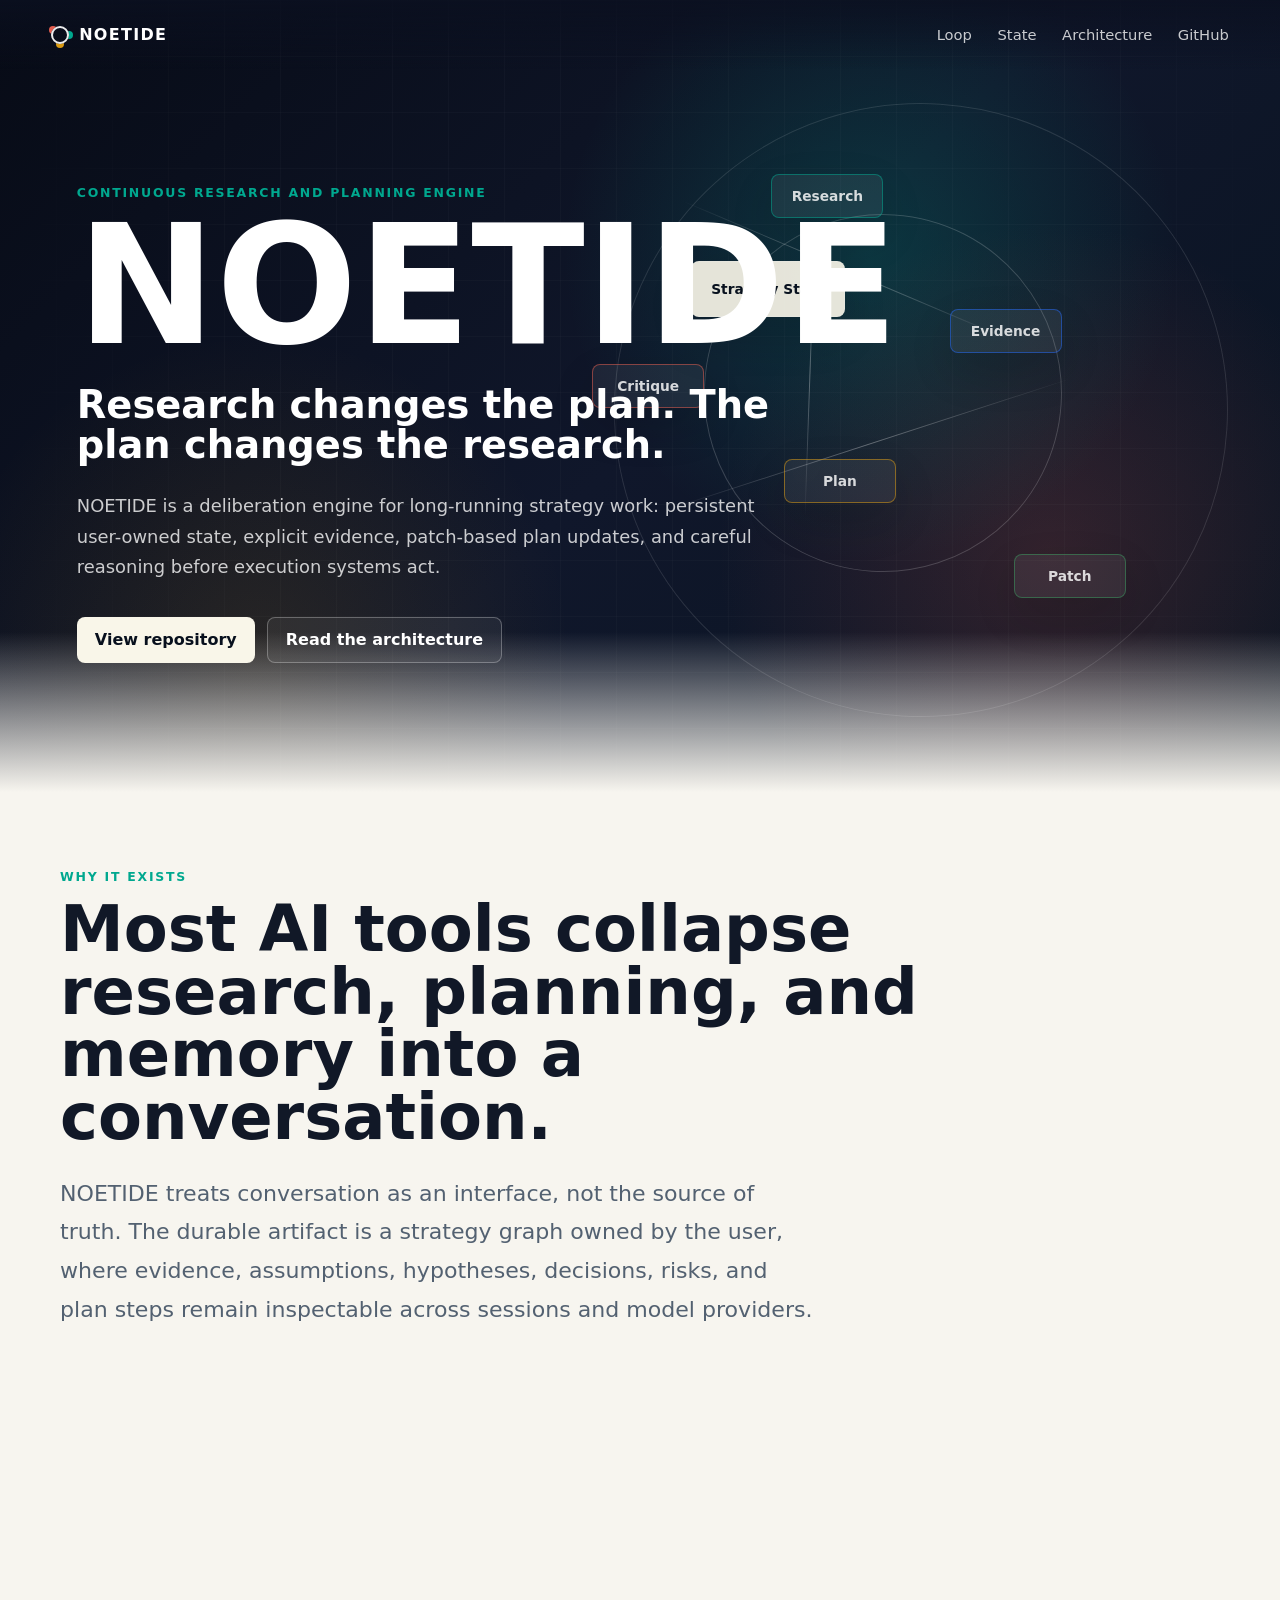
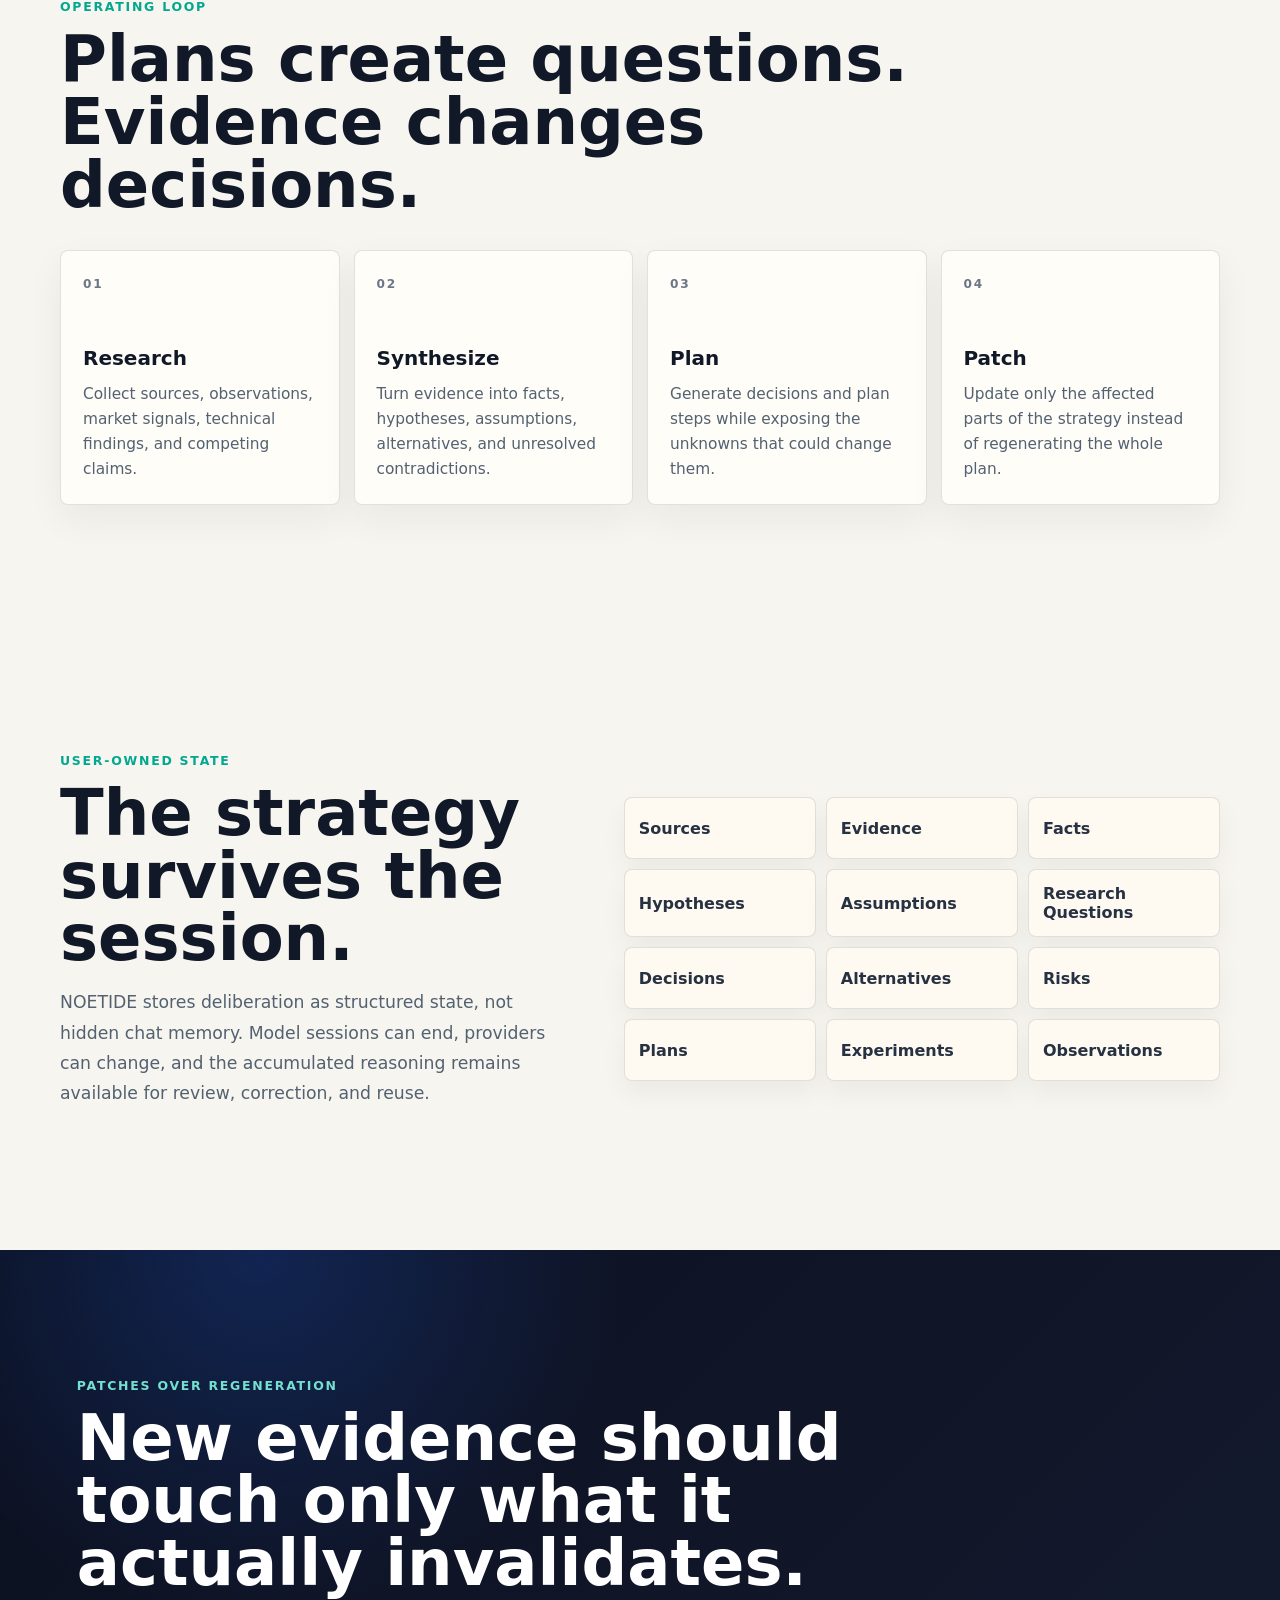
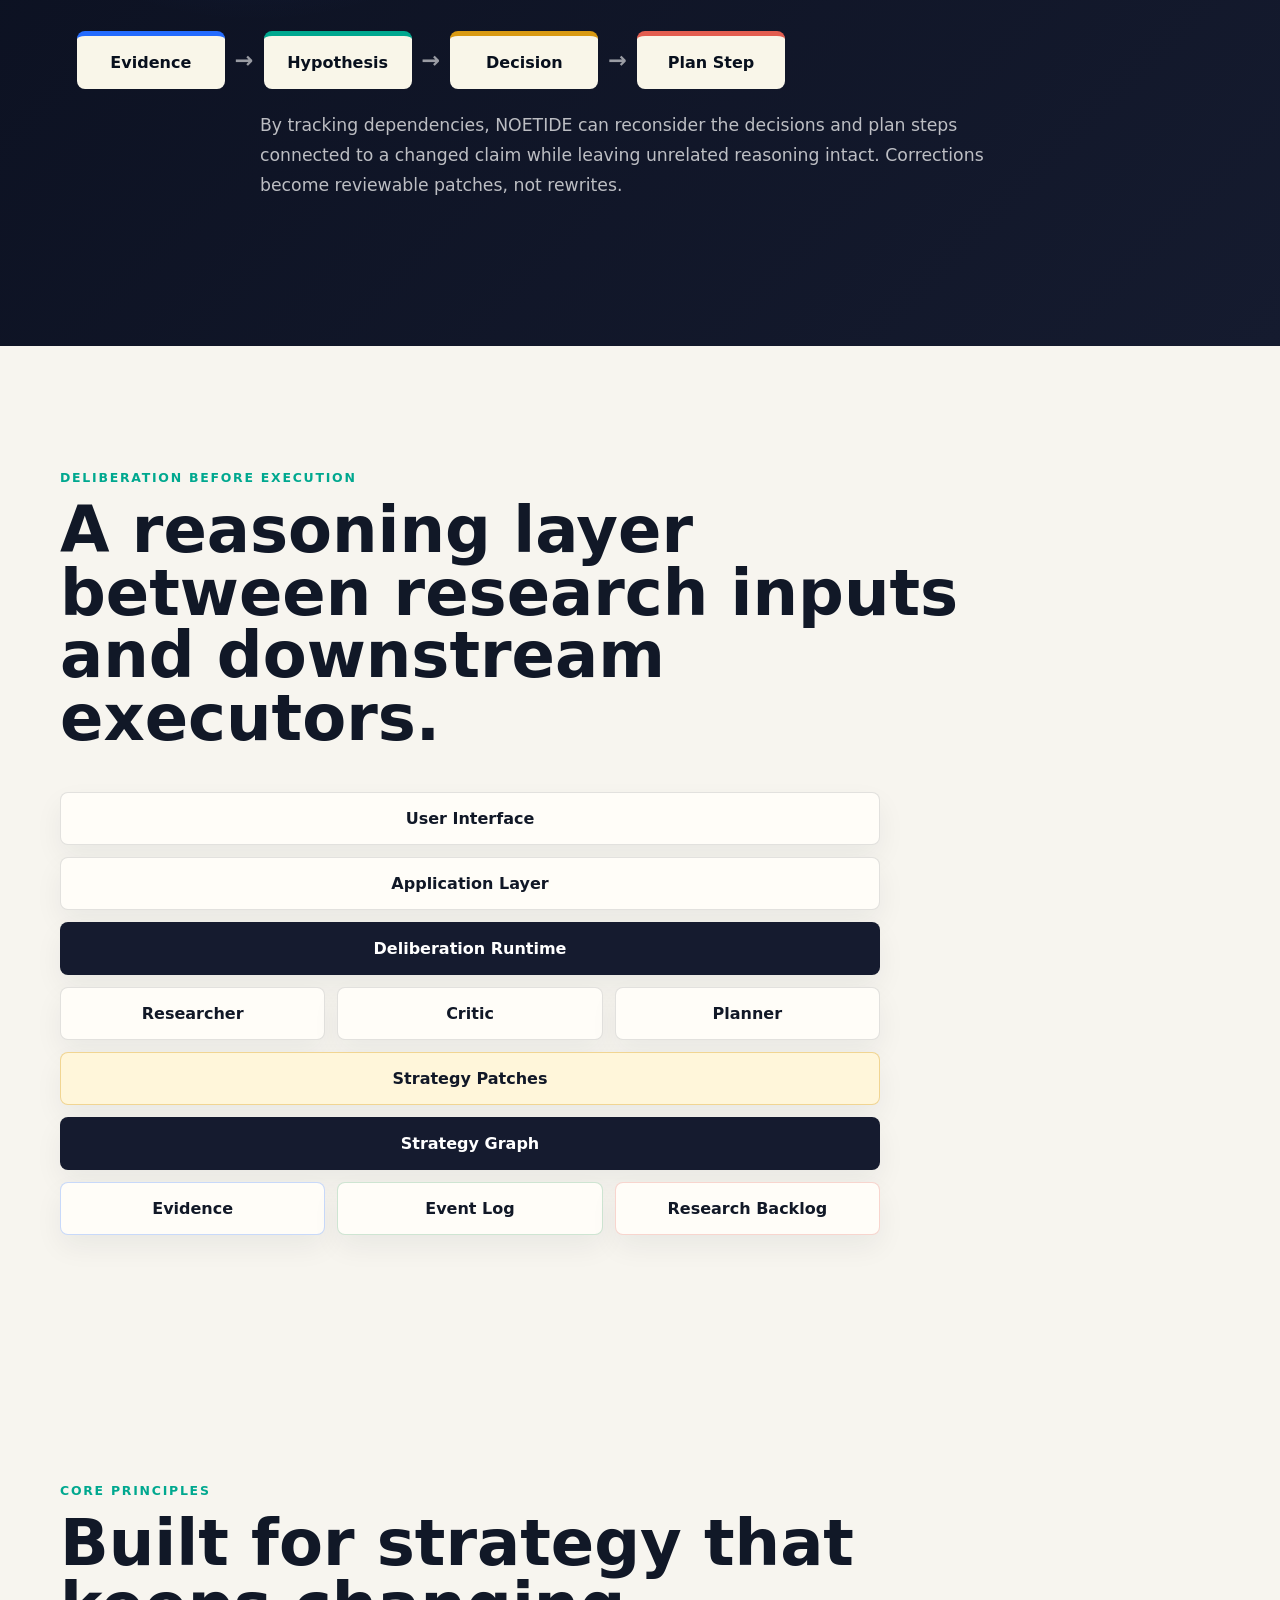
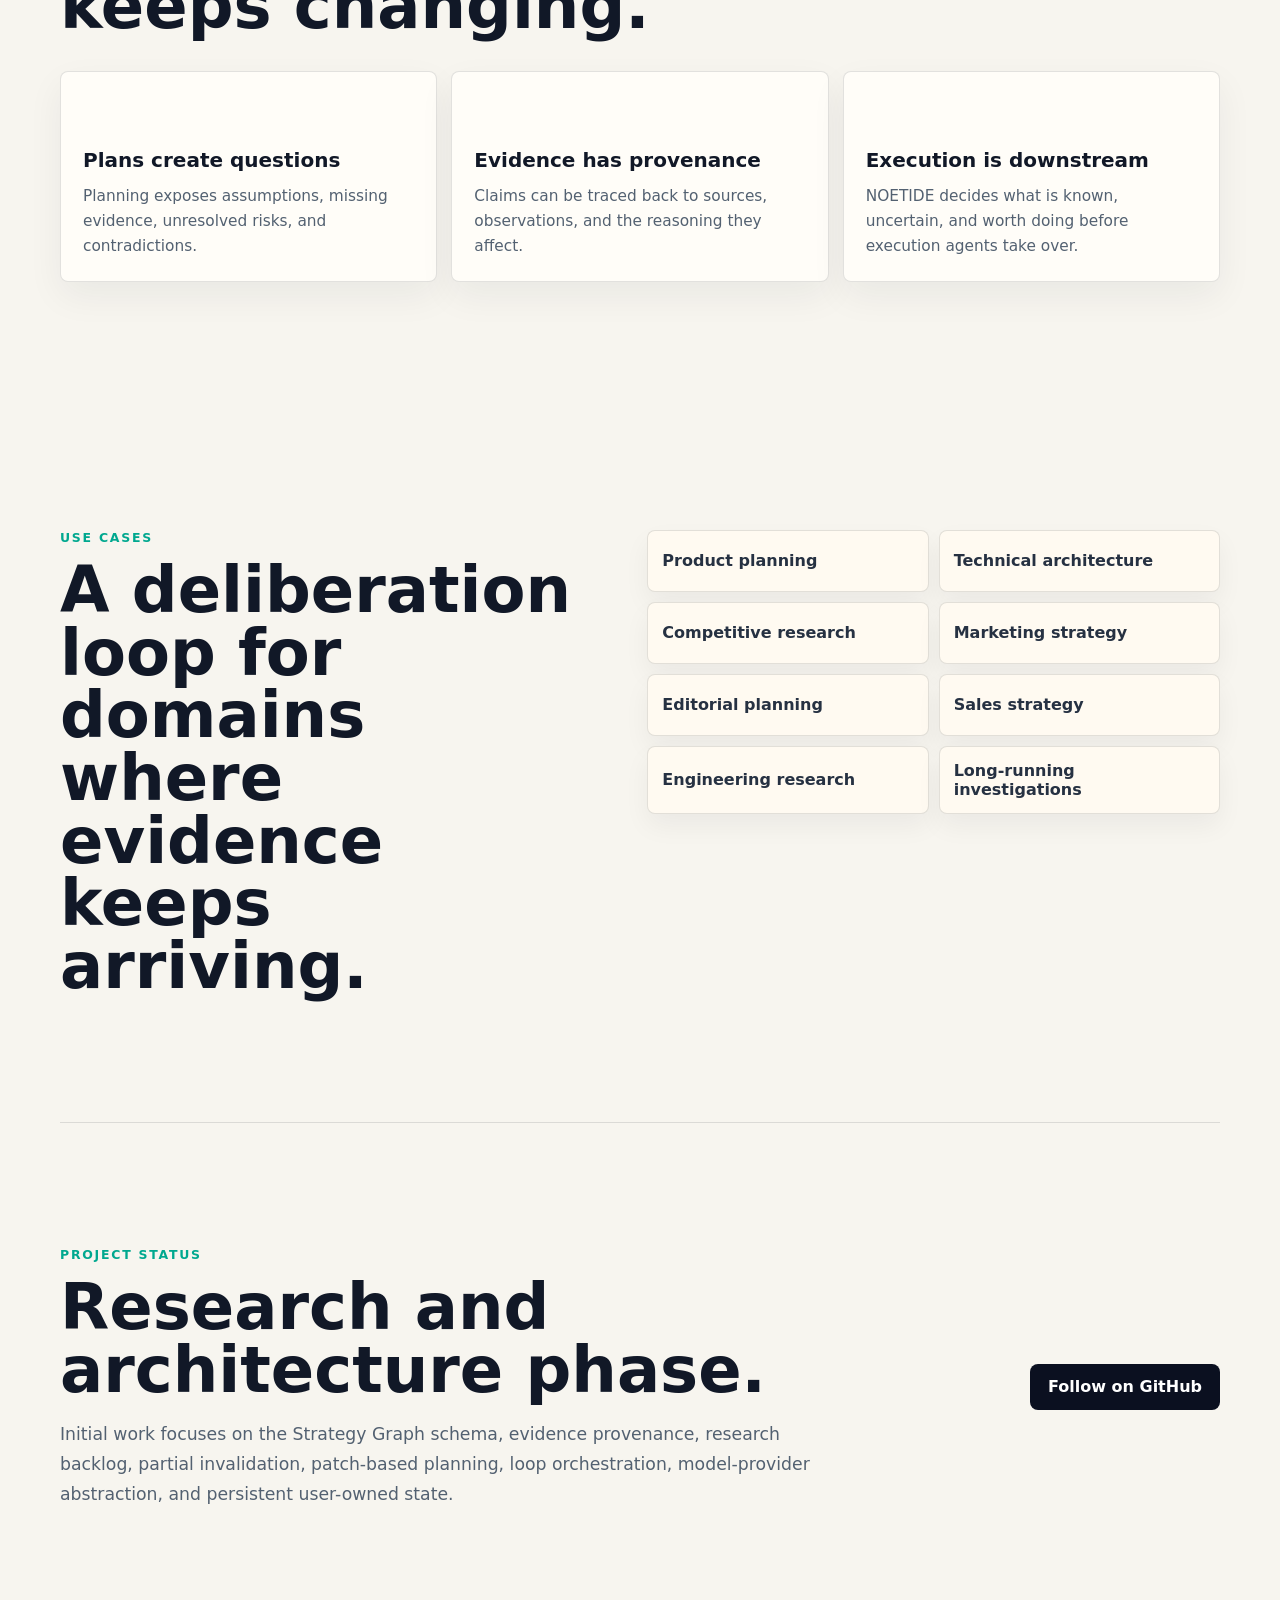
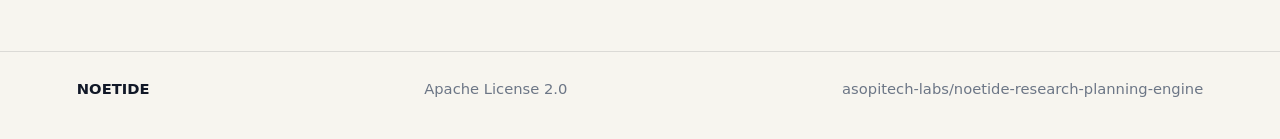
==== index.html @ 194f0434 "Publish landing page to gh-pages" ====
<!doctype html>
<html lang="en">
  <head>
    <meta charset="utf-8" />
    <meta name="viewport" content="width=device-width, initial-scale=1" />
    <title>NOETIDE | Continuous Research and Planning Engine</title>
    <meta
      name="description"
      content="NOETIDE is a continuous research and planning engine where research changes the plan and the plan changes the research."
    />
    <meta property="og:title" content="NOETIDE" />
    <meta
      property="og:description"
      content="User-owned strategy state, patch-based planning, and deliberation before execution."
    />
    <meta property="og:type" content="website" />
    <meta name="theme-color" content="#0b1020" />
    <link rel="stylesheet" href="./styles.css" />
  </head>
  <body>
    <header class="site-header" aria-label="Primary navigation">
      <a class="brand" href="#top" aria-label="NOETIDE home">
        <span class="brand-mark" aria-hidden="true"></span>
        <span>NOETIDE</span>
      </a>
      <nav class="nav-links" aria-label="Page sections">
        <a href="#loop">Loop</a>
        <a href="#state">State</a>
        <a href="#architecture">Architecture</a>
        <a href="https://github.com/asopitech-labs/noetide-research-planning-engine">GitHub</a>
      </nav>
    </header>

    <main id="top">
      <section class="hero" aria-labelledby="hero-title">
        <div class="hero-graph" aria-hidden="true">
          <div class="orbit orbit-one"></div>
          <div class="orbit orbit-two"></div>
          <div class="graph-line line-a"></div>
          <div class="graph-line line-b"></div>
          <div class="graph-line line-c"></div>
          <div class="graph-node node-research">Research</div>
          <div class="graph-node node-evidence">Evidence</div>
          <div class="graph-node node-plan">Plan</div>
          <div class="graph-node node-critique">Critique</div>
          <div class="graph-node node-patch">Patch</div>
          <div class="graph-node node-state">Strategy State</div>
        </div>

        <div class="hero-content">
          <p class="eyebrow">Continuous Research and Planning Engine</p>
          <h1 id="hero-title">NOETIDE</h1>
          <p class="hero-statement">Research changes the plan. The plan changes the research.</p>
          <p class="hero-copy">
            NOETIDE is a deliberation engine for long-running strategy work: persistent user-owned state,
            explicit evidence, patch-based plan updates, and careful reasoning before execution systems act.
          </p>
          <div class="hero-actions" aria-label="Primary actions">
            <a class="button primary" href="https://github.com/asopitech-labs/noetide-research-planning-engine">View repository</a>
            <a class="button secondary" href="#architecture">Read the architecture</a>
          </div>
        </div>
      </section>

      <section class="section intro" aria-labelledby="intro-title">
        <div class="section-kicker">Why it exists</div>
        <h2 id="intro-title">Most AI tools collapse research, planning, and memory into a conversation.</h2>
        <p>
          NOETIDE treats conversation as an interface, not the source of truth. The durable artifact is a
          strategy graph owned by the user, where evidence, assumptions, hypotheses, decisions, risks, and
          plan steps remain inspectable across sessions and model providers.
        </p>
      </section>

      <section id="loop" class="section loop-section" aria-labelledby="loop-title">
        <div class="section-kicker">Operating loop</div>
        <h2 id="loop-title">Plans create questions. Evidence changes decisions.</h2>
        <div class="loop-grid">
          <article class="loop-step">
            <span class="step-number">01</span>
            <h3>Research</h3>
            <p>Collect sources, observations, market signals, technical findings, and competing claims.</p>
          </article>
          <article class="loop-step">
            <span class="step-number">02</span>
            <h3>Synthesize</h3>
            <p>Turn evidence into facts, hypotheses, assumptions, alternatives, and unresolved contradictions.</p>
          </article>
          <article class="loop-step">
            <span class="step-number">03</span>
            <h3>Plan</h3>
            <p>Generate decisions and plan steps while exposing the unknowns that could change them.</p>
          </article>
          <article class="loop-step">
            <span class="step-number">04</span>
            <h3>Patch</h3>
            <p>Update only the affected parts of the strategy instead of regenerating the whole plan.</p>
          </article>
        </div>
      </section>

      <section id="state" class="section split-section" aria-labelledby="state-title">
        <div>
          <div class="section-kicker">User-owned state</div>
          <h2 id="state-title">The strategy survives the session.</h2>
          <p>
            NOETIDE stores deliberation as structured state, not hidden chat memory. Model sessions can end,
            providers can change, and the accumulated reasoning remains available for review, correction, and reuse.
          </p>
        </div>
        <div class="state-board" aria-label="Strategy state object types">
          <span>Sources</span>
          <span>Evidence</span>
          <span>Facts</span>
          <span>Hypotheses</span>
          <span>Assumptions</span>
          <span>Research Questions</span>
          <span>Decisions</span>
          <span>Alternatives</span>
          <span>Risks</span>
          <span>Plans</span>
          <span>Experiments</span>
          <span>Observations</span>
        </div>
      </section>

      <section class="section patch-section" aria-labelledby="patch-title">
        <div class="section-kicker">Patches over regeneration</div>
        <h2 id="patch-title">New evidence should touch only what it actually invalidates.</h2>
        <div class="patch-flow" aria-label="Evidence to patch dependency flow">
          <div class="patch-item evidence">Evidence</div>
          <div class="patch-arrow" aria-hidden="true">&rarr;</div>
          <div class="patch-item hypothesis">Hypothesis</div>
          <div class="patch-arrow" aria-hidden="true">&rarr;</div>
          <div class="patch-item decision">Decision</div>
          <div class="patch-arrow" aria-hidden="true">&rarr;</div>
          <div class="patch-item plan">Plan Step</div>
        </div>
        <p>
          By tracking dependencies, NOETIDE can reconsider the decisions and plan steps connected to a changed
          claim while leaving unrelated reasoning intact. Corrections become reviewable patches, not rewrites.
        </p>
      </section>

      <section id="architecture" class="section architecture-section" aria-labelledby="architecture-title">
        <div class="section-kicker">Deliberation before execution</div>
        <h2 id="architecture-title">A reasoning layer between research inputs and downstream executors.</h2>
        <div class="architecture-map" aria-label="NOETIDE architecture map">
          <div class="arch-layer ui">User Interface</div>
          <div class="arch-layer app">Application Layer</div>
          <div class="arch-layer runtime">Deliberation Runtime</div>
          <div class="arch-roles">
            <span>Researcher</span>
            <span>Critic</span>
            <span>Planner</span>
          </div>
          <div class="arch-layer patches">Strategy Patches</div>
          <div class="arch-layer graph">Strategy Graph</div>
          <div class="arch-roles bottom">
            <span>Evidence</span>
            <span>Event Log</span>
            <span>Research Backlog</span>
          </div>
        </div>
      </section>

      <section class="section principles-section" aria-labelledby="principles-title">
        <div class="section-kicker">Core principles</div>
        <h2 id="principles-title">Built for strategy that keeps changing.</h2>
        <div class="principles-grid">
          <article>
            <h3>Plans create questions</h3>
            <p>Planning exposes assumptions, missing evidence, unresolved risks, and contradictions.</p>
          </article>
          <article>
            <h3>Evidence has provenance</h3>
            <p>Claims can be traced back to sources, observations, and the reasoning they affect.</p>
          </article>
          <article>
            <h3>Execution is downstream</h3>
            <p>NOETIDE decides what is known, uncertain, and worth doing before execution agents take over.</p>
          </article>
        </div>
      </section>

      <section class="section use-cases" aria-labelledby="use-cases-title">
        <div>
          <div class="section-kicker">Use cases</div>
          <h2 id="use-cases-title">A deliberation loop for domains where evidence keeps arriving.</h2>
        </div>
        <ul class="case-list" aria-label="Potential NOETIDE use cases">
          <li>Product planning</li>
          <li>Technical architecture</li>
          <li>Competitive research</li>
          <li>Marketing strategy</li>
          <li>Editorial planning</li>
          <li>Sales strategy</li>
          <li>Engineering research</li>
          <li>Long-running investigations</li>
        </ul>
      </section>

      <section class="section status-section" aria-labelledby="status-title">
        <div class="status-copy">
          <div class="section-kicker">Project status</div>
          <h2 id="status-title">Research and architecture phase.</h2>
          <p>
            Initial work focuses on the Strategy Graph schema, evidence provenance, research backlog,
            partial invalidation, patch-based planning, loop orchestration, model-provider abstraction,
            and persistent user-owned state.
          </p>
        </div>
        <a class="button primary" href="https://github.com/asopitech-labs/noetide-research-planning-engine">Follow on GitHub</a>
      </section>
    </main>

    <footer class="site-footer">
      <span>NOETIDE</span>
      <span>Apache License 2.0</span>
      <a href="https://github.com/asopitech-labs/noetide-research-planning-engine">asopitech-labs/noetide-research-planning-engine</a>
    </footer>
  </body>
</html>
---- styles.css ----
:root {
  color-scheme: light;
  --ink: #111827;
  --muted: #536171;
  --quiet: #6c7686;
  --paper: #f7f5ef;
  --paper-strong: #fffdf8;
  --line: rgba(17, 24, 39, 0.12);
  --blue: #246bfe;
  --teal: #00a88f;
  --coral: #e35d4f;
  --amber: #d99a12;
  --green: #3c9a5f;
  --night: #0b1020;
  --night-soft: #151b2f;
  --radius: 8px;
  --shadow: 0 24px 70px rgba(20, 27, 43, 0.16);
  font-family:
    Inter, ui-sans-serif, system-ui, -apple-system, BlinkMacSystemFont, "Segoe UI", sans-serif;
}

* {
  box-sizing: border-box;
}

html {
  scroll-behavior: smooth;
}

body {
  margin: 0;
  color: var(--ink);
  background: var(--paper);
  letter-spacing: 0;
}

body::selection {
  color: #fff;
  background: var(--blue);
}

a {
  color: inherit;
  text-decoration: none;
}

.site-header {
  position: fixed;
  z-index: 20;
  top: 0;
  left: 0;
  right: 0;
  display: flex;
  align-items: center;
  justify-content: space-between;
  gap: 24px;
  padding: 18px clamp(18px, 4vw, 56px);
  color: #fff;
  background: linear-gradient(180deg, rgba(11, 16, 32, 0.82), rgba(11, 16, 32, 0));
}

.brand,
.nav-links {
  display: flex;
  align-items: center;
}

.brand {
  gap: 10px;
  font-weight: 760;
  letter-spacing: 0.08em;
}

.brand-mark {
  width: 18px;
  height: 18px;
  border: 2px solid rgba(255, 255, 255, 0.92);
  border-radius: 50%;
  box-shadow:
    9px 0 0 -5px var(--teal),
    0 9px 0 -5px var(--amber),
    -7px -5px 0 -5px var(--coral);
}

.nav-links {
  gap: clamp(12px, 2vw, 28px);
  font-size: 0.92rem;
  color: rgba(255, 255, 255, 0.78);
}

.nav-links a {
  padding: 8px 0;
}

.nav-links a:hover {
  color: #fff;
}

.hero {
  position: relative;
  min-height: 88svh;
  display: grid;
  align-items: center;
  overflow: hidden;
  padding: 128px clamp(22px, 6vw, 92px) 72px;
  color: #fff;
  background:
    radial-gradient(circle at 68% 32%, rgba(0, 168, 143, 0.22), transparent 30%),
    radial-gradient(circle at 82% 70%, rgba(227, 93, 79, 0.18), transparent 28%),
    radial-gradient(circle at 20% 82%, rgba(217, 154, 18, 0.12), transparent 26%),
    linear-gradient(135deg, #070b16 0%, #10172b 52%, #091421 100%);
}

.hero::before {
  content: "";
  position: absolute;
  inset: 0;
  opacity: 0.18;
  background-image:
    linear-gradient(rgba(255, 255, 255, 0.12) 1px, transparent 1px),
    linear-gradient(90deg, rgba(255, 255, 255, 0.12) 1px, transparent 1px);
  background-size: 56px 56px;
  mask-image: linear-gradient(90deg, transparent, #000 18%, #000 88%, transparent);
}

.hero::after {
  content: "";
  position: absolute;
  left: 0;
  right: 0;
  bottom: 0;
  height: 160px;
  background: linear-gradient(180deg, rgba(247, 245, 239, 0), var(--paper));
}

.hero-content {
  position: relative;
  z-index: 2;
  width: min(780px, 100%);
}

.eyebrow,
.section-kicker {
  margin: 0 0 14px;
  color: var(--teal);
  font-size: 0.78rem;
  font-weight: 800;
  letter-spacing: 0.14em;
  text-transform: uppercase;
}

.hero h1 {
  margin: 0;
  font-size: clamp(4.7rem, 13vw, 11rem);
  line-height: 0.86;
  letter-spacing: 0;
}

.hero-statement {
  max-width: 700px;
  margin: 28px 0 0;
  font-size: clamp(1.55rem, 3vw, 3.15rem);
  line-height: 1.04;
  font-weight: 760;
  letter-spacing: 0;
}

.hero-copy {
  max-width: 690px;
  margin: 26px 0 0;
  color: rgba(255, 255, 255, 0.78);
  font-size: clamp(1.02rem, 1.4vw, 1.28rem);
  line-height: 1.7;
}

.hero-actions {
  display: flex;
  flex-wrap: wrap;
  gap: 12px;
  margin-top: 34px;
}

.button {
  display: inline-flex;
  min-height: 46px;
  align-items: center;
  justify-content: center;
  border-radius: var(--radius);
  padding: 12px 18px;
  font-weight: 760;
  line-height: 1.1;
  transition:
    transform 180ms ease,
    border-color 180ms ease,
    background 180ms ease;
}

.button:hover {
  transform: translateY(-2px);
}

.button.primary {
  color: #08101d;
  background: #f9f6e9;
}

.button.secondary {
  color: #fff;
  border: 1px solid rgba(255, 255, 255, 0.28);
  background: rgba(255, 255, 255, 0.06);
}

.hero-graph {
  position: absolute;
  inset: 0;
  z-index: 1;
  opacity: 0.92;
}

.orbit {
  position: absolute;
  border: 1px solid rgba(255, 255, 255, 0.13);
  border-radius: 50%;
  transform: rotate(-18deg);
}

.orbit-one {
  top: 13%;
  right: 4%;
  width: min(48vw, 640px);
  height: min(48vw, 640px);
}

.orbit-two {
  top: 27%;
  right: 17%;
  width: min(28vw, 380px);
  height: min(28vw, 380px);
  border-color: rgba(255, 255, 255, 0.2);
}

.graph-node {
  position: absolute;
  display: grid;
  min-width: 112px;
  min-height: 44px;
  place-items: center;
  border: 1px solid rgba(255, 255, 255, 0.2);
  border-radius: var(--radius);
  padding: 10px 14px;
  color: rgba(255, 255, 255, 0.9);
  background: rgba(255, 255, 255, 0.07);
  box-shadow: 0 18px 50px rgba(0, 0, 0, 0.18);
  backdrop-filter: blur(14px);
  font-size: 0.86rem;
  font-weight: 740;
  text-align: center;
}

.node-research {
  top: 22%;
  right: 31%;
  border-color: rgba(0, 168, 143, 0.56);
}

.node-evidence {
  top: 39%;
  right: 17%;
  border-color: rgba(36, 107, 254, 0.55);
}

.node-plan {
  top: 58%;
  right: 30%;
  border-color: rgba(217, 154, 18, 0.58);
}

.node-critique {
  top: 46%;
  right: 45%;
  border-color: rgba(227, 93, 79, 0.58);
}

.node-patch {
  top: 70%;
  right: 12%;
  border-color: rgba(60, 154, 95, 0.58);
}

.node-state {
  top: 33%;
  right: 34%;
  min-width: 154px;
  min-height: 56px;
  color: #08101d;
  background: #f9f6e9;
}

.graph-line {
  position: absolute;
  height: 1px;
  background: linear-gradient(90deg, transparent, rgba(255, 255, 255, 0.36), transparent);
  transform-origin: center;
}

.line-a {
  top: 34%;
  right: 20%;
  width: 360px;
  transform: rotate(23deg);
}

.line-b {
  top: 56%;
  right: 15%;
  width: 440px;
  transform: rotate(-18deg);
}

.line-c {
  top: 47%;
  right: 25%;
  width: 300px;
  transform: rotate(92deg);
}

.section {
  width: min(1160px, calc(100% - 44px));
  margin: 0 auto;
  padding: clamp(72px, 10vw, 124px) 0;
}

.section h2 {
  max-width: 900px;
  margin: 0;
  font-size: clamp(2rem, 5vw, 4.8rem);
  line-height: 0.98;
  letter-spacing: 0;
}

.section p {
  max-width: 760px;
  color: var(--muted);
  font-size: 1.08rem;
  line-height: 1.75;
}

.intro {
  padding-top: clamp(42px, 6vw, 84px);
}

.intro p {
  margin-top: 26px;
  font-size: clamp(1.1rem, 2vw, 1.38rem);
}

.loop-grid,
.principles-grid {
  display: grid;
  grid-template-columns: repeat(4, minmax(0, 1fr));
  gap: 14px;
  margin-top: 34px;
}

.loop-step,
.principles-grid article {
  min-height: 228px;
  border: 1px solid var(--line);
  border-radius: var(--radius);
  padding: 22px;
  background: var(--paper-strong);
  box-shadow: 0 14px 36px rgba(20, 27, 43, 0.06);
}

.step-number {
  color: var(--quiet);
  font-size: 0.76rem;
  font-weight: 820;
  letter-spacing: 0.14em;
}

.loop-step h3,
.principles-grid h3 {
  margin: 54px 0 12px;
  font-size: 1.25rem;
}

.loop-step p,
.principles-grid p {
  margin: 0;
  font-size: 0.96rem;
  line-height: 1.62;
}

.split-section {
  display: grid;
  grid-template-columns: minmax(0, 0.9fr) minmax(360px, 1.1fr);
  gap: clamp(28px, 6vw, 76px);
  align-items: center;
}

.state-board {
  display: grid;
  grid-template-columns: repeat(3, minmax(0, 1fr));
  gap: 10px;
}

.state-board span,
.case-list li {
  display: grid;
  min-height: 62px;
  align-items: center;
  border: 1px solid var(--line);
  border-radius: var(--radius);
  padding: 14px;
  background: #fffaf1;
  color: #263142;
  font-weight: 720;
  box-shadow: 0 12px 26px rgba(20, 27, 43, 0.05);
}

.patch-section {
  width: 100%;
  max-width: none;
  padding: clamp(78px, 10vw, 128px) clamp(22px, 6vw, 92px);
  color: #fff;
  background:
    radial-gradient(circle at 20% 0%, rgba(36, 107, 254, 0.22), transparent 30%),
    linear-gradient(135deg, #0b1020, #151b2f);
}

.patch-section > * {
  width: min(1160px, 100%);
  margin-left: auto;
  margin-right: auto;
}

.patch-section .section-kicker {
  color: #74e0cf;
}

.patch-section h2 {
  color: #fff;
}

.patch-section p {
  color: rgba(255, 255, 255, 0.72);
}

.patch-flow {
  display: grid;
  grid-template-columns: repeat(7, auto);
  gap: 10px;
  align-items: center;
  justify-content: start;
  margin-top: 36px;
  overflow-x: auto;
  padding-bottom: 4px;
}

.patch-item {
  display: grid;
  min-width: 148px;
  min-height: 58px;
  place-items: center;
  border-radius: var(--radius);
  padding: 14px 16px;
  color: #08101d;
  background: #f9f6e9;
  font-weight: 800;
}

.patch-item.evidence {
  border-top: 5px solid var(--blue);
}

.patch-item.hypothesis {
  border-top: 5px solid var(--teal);
}

.patch-item.decision {
  border-top: 5px solid var(--amber);
}

.patch-item.plan {
  border-top: 5px solid var(--coral);
}

.patch-arrow {
  color: rgba(255, 255, 255, 0.58);
  font-size: 1.4rem;
  font-weight: 700;
}

.architecture-section {
  text-align: left;
}

.architecture-map {
  display: grid;
  gap: 12px;
  max-width: 820px;
  margin-top: 42px;
}

.arch-layer,
.arch-roles span {
  border-radius: var(--radius);
  border: 1px solid var(--line);
  padding: 16px 18px;
  background: var(--paper-strong);
  box-shadow: 0 12px 28px rgba(20, 27, 43, 0.06);
  font-weight: 760;
}

.arch-layer {
  text-align: center;
}

.arch-layer.runtime,
.arch-layer.graph {
  color: #fff;
  border-color: transparent;
  background: var(--night-soft);
}

.arch-layer.patches {
  border-color: rgba(217, 154, 18, 0.36);
  background: #fff6da;
}

.arch-roles {
  display: grid;
  grid-template-columns: repeat(3, minmax(0, 1fr));
  gap: 12px;
}

.arch-roles span {
  text-align: center;
}

.arch-roles.bottom span:nth-child(1) {
  border-color: rgba(36, 107, 254, 0.25);
}

.arch-roles.bottom span:nth-child(2) {
  border-color: rgba(60, 154, 95, 0.25);
}

.arch-roles.bottom span:nth-child(3) {
  border-color: rgba(227, 93, 79, 0.25);
}

.principles-grid {
  grid-template-columns: repeat(3, minmax(0, 1fr));
}

.principles-grid article {
  min-height: 210px;
}

.use-cases {
  display: grid;
  grid-template-columns: minmax(0, 0.9fr) minmax(380px, 1fr);
  gap: clamp(28px, 6vw, 72px);
  align-items: start;
}

.case-list {
  display: grid;
  grid-template-columns: repeat(2, minmax(0, 1fr));
  gap: 10px;
  padding: 0;
  margin: 0;
  list-style: none;
}

.status-section {
  display: flex;
  align-items: center;
  justify-content: space-between;
  gap: 28px;
  border-top: 1px solid var(--line);
}

.status-section .button.primary {
  color: #fff;
  background: var(--night);
  flex: 0 0 auto;
}

.site-footer {
  display: flex;
  flex-wrap: wrap;
  justify-content: space-between;
  gap: 14px;
  padding: 28px clamp(22px, 6vw, 92px) 42px;
  border-top: 1px solid var(--line);
  color: var(--quiet);
  font-size: 0.92rem;
}

.site-footer span:first-child {
  color: var(--ink);
  font-weight: 820;
}

@media (max-width: 900px) {
  .site-header {
    align-items: flex-start;
  }

  .nav-links {
    gap: 12px;
    font-size: 0.84rem;
  }

  .hero {
    min-height: 88svh;
    padding-top: 112px;
  }

  .hero-graph {
    opacity: 0.48;
    transform: translateX(28%);
  }

  .loop-grid,
  .principles-grid,
  .split-section,
  .use-cases {
    grid-template-columns: 1fr;
  }

  .loop-step,
  .principles-grid article {
    min-height: 180px;
  }

  .loop-step h3,
  .principles-grid h3 {
    margin-top: 32px;
  }

  .state-board {
    grid-template-columns: repeat(2, minmax(0, 1fr));
  }

  .status-section {
    align-items: flex-start;
    flex-direction: column;
  }
}

@media (max-width: 620px) {
  .site-header {
    position: absolute;
    flex-direction: column;
    gap: 8px;
  }

  .nav-links {
    width: 100%;
    justify-content: space-between;
  }

  .hero-actions,
  .button {
    width: 100%;
  }

  .hero-copy {
    font-size: 1rem;
  }

  .section {
    width: min(100% - 32px, 1160px);
  }

  .section h2 {
    line-height: 1.04;
  }

  .state-board,
  .case-list,
  .arch-roles {
    grid-template-columns: 1fr;
  }

  .state-board span,
  .case-list li {
    min-height: 54px;
  }

  .patch-flow {
    grid-template-columns: 1fr;
    align-items: stretch;
  }

  .patch-arrow {
    transform: rotate(90deg);
    text-align: center;
  }
}
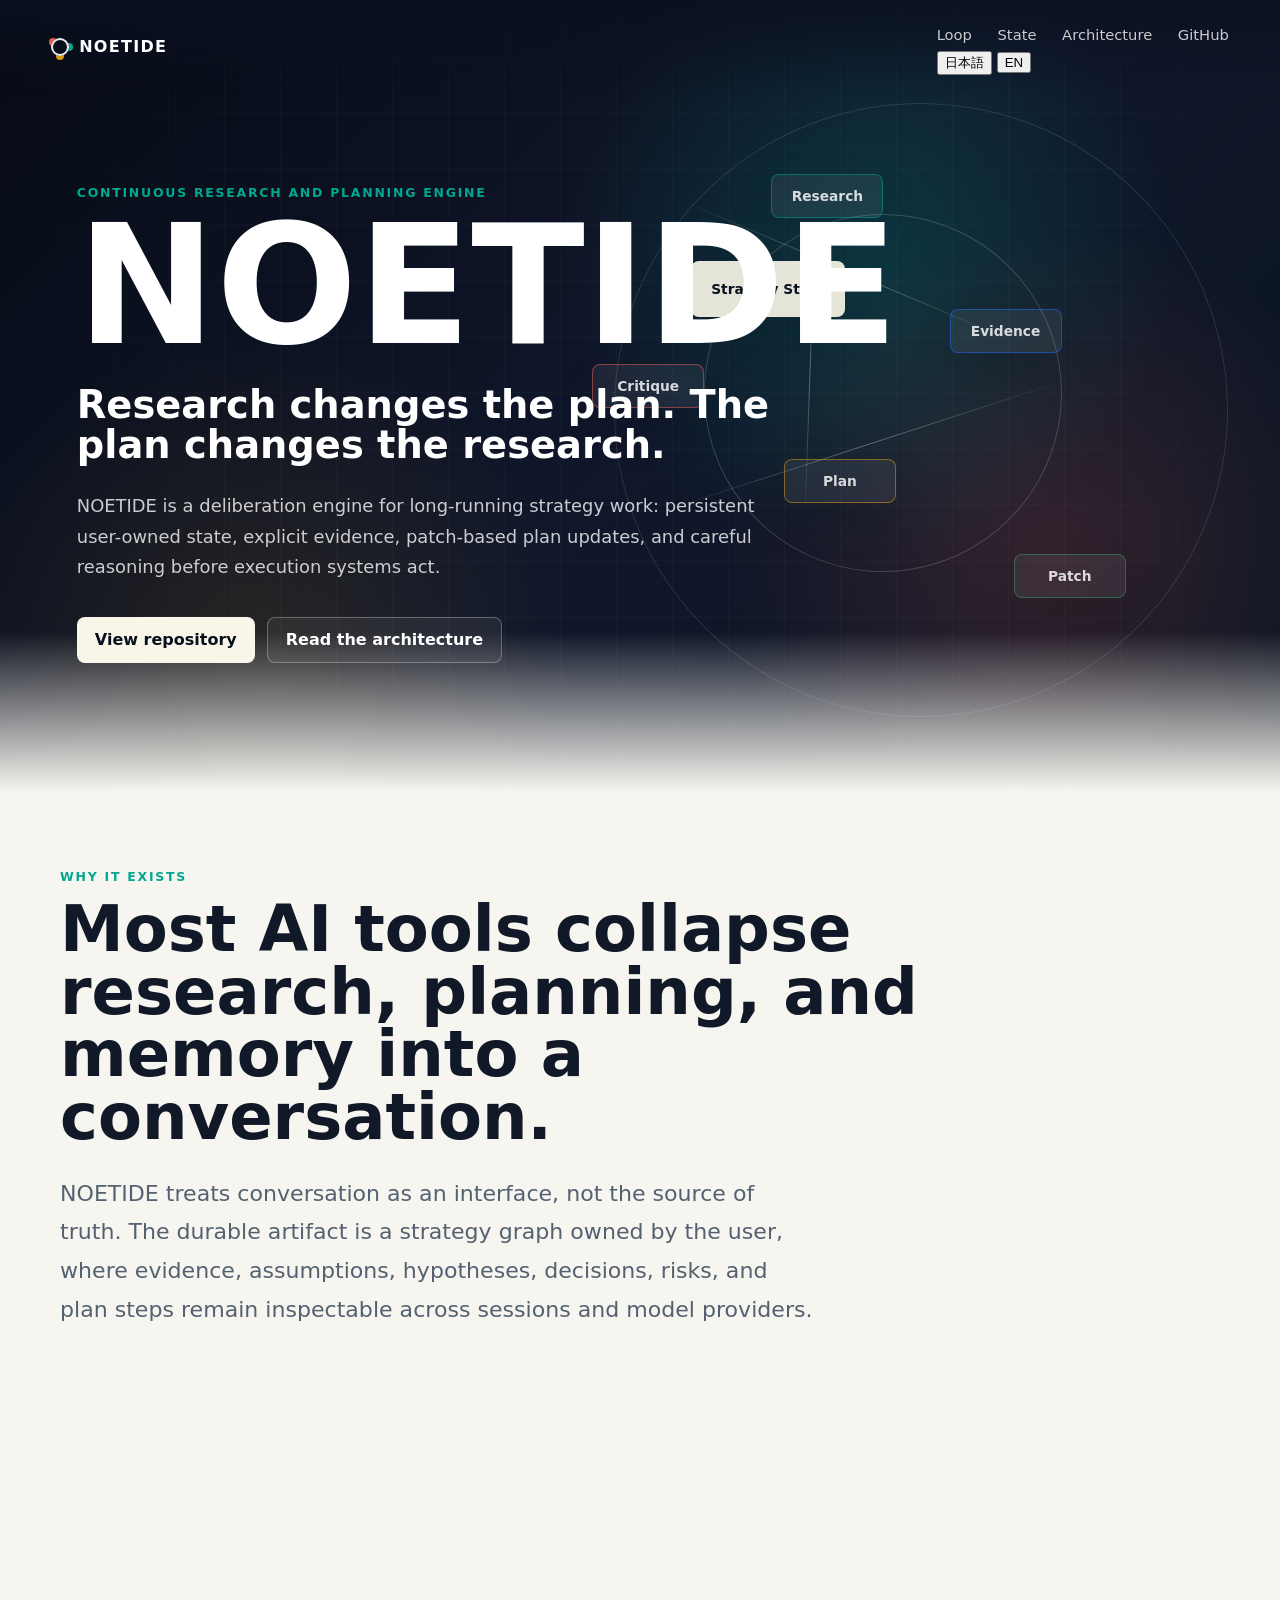
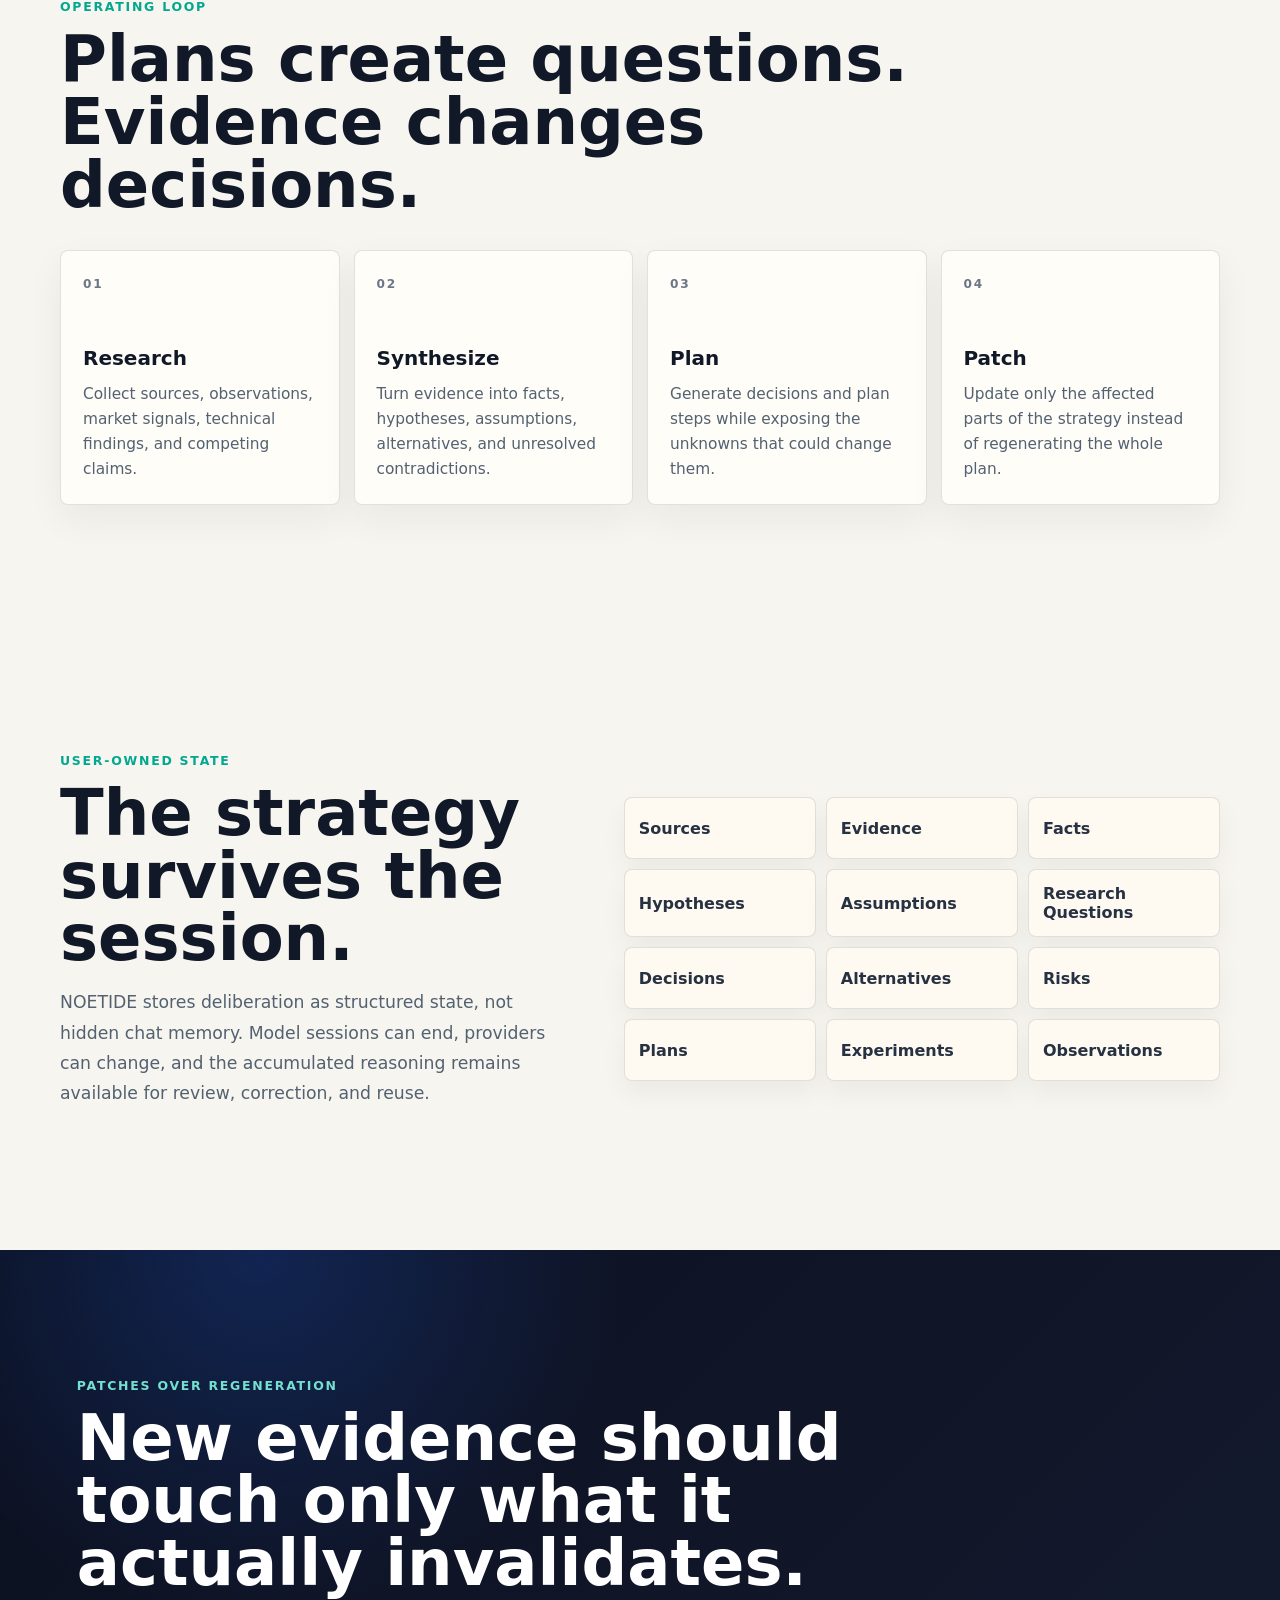
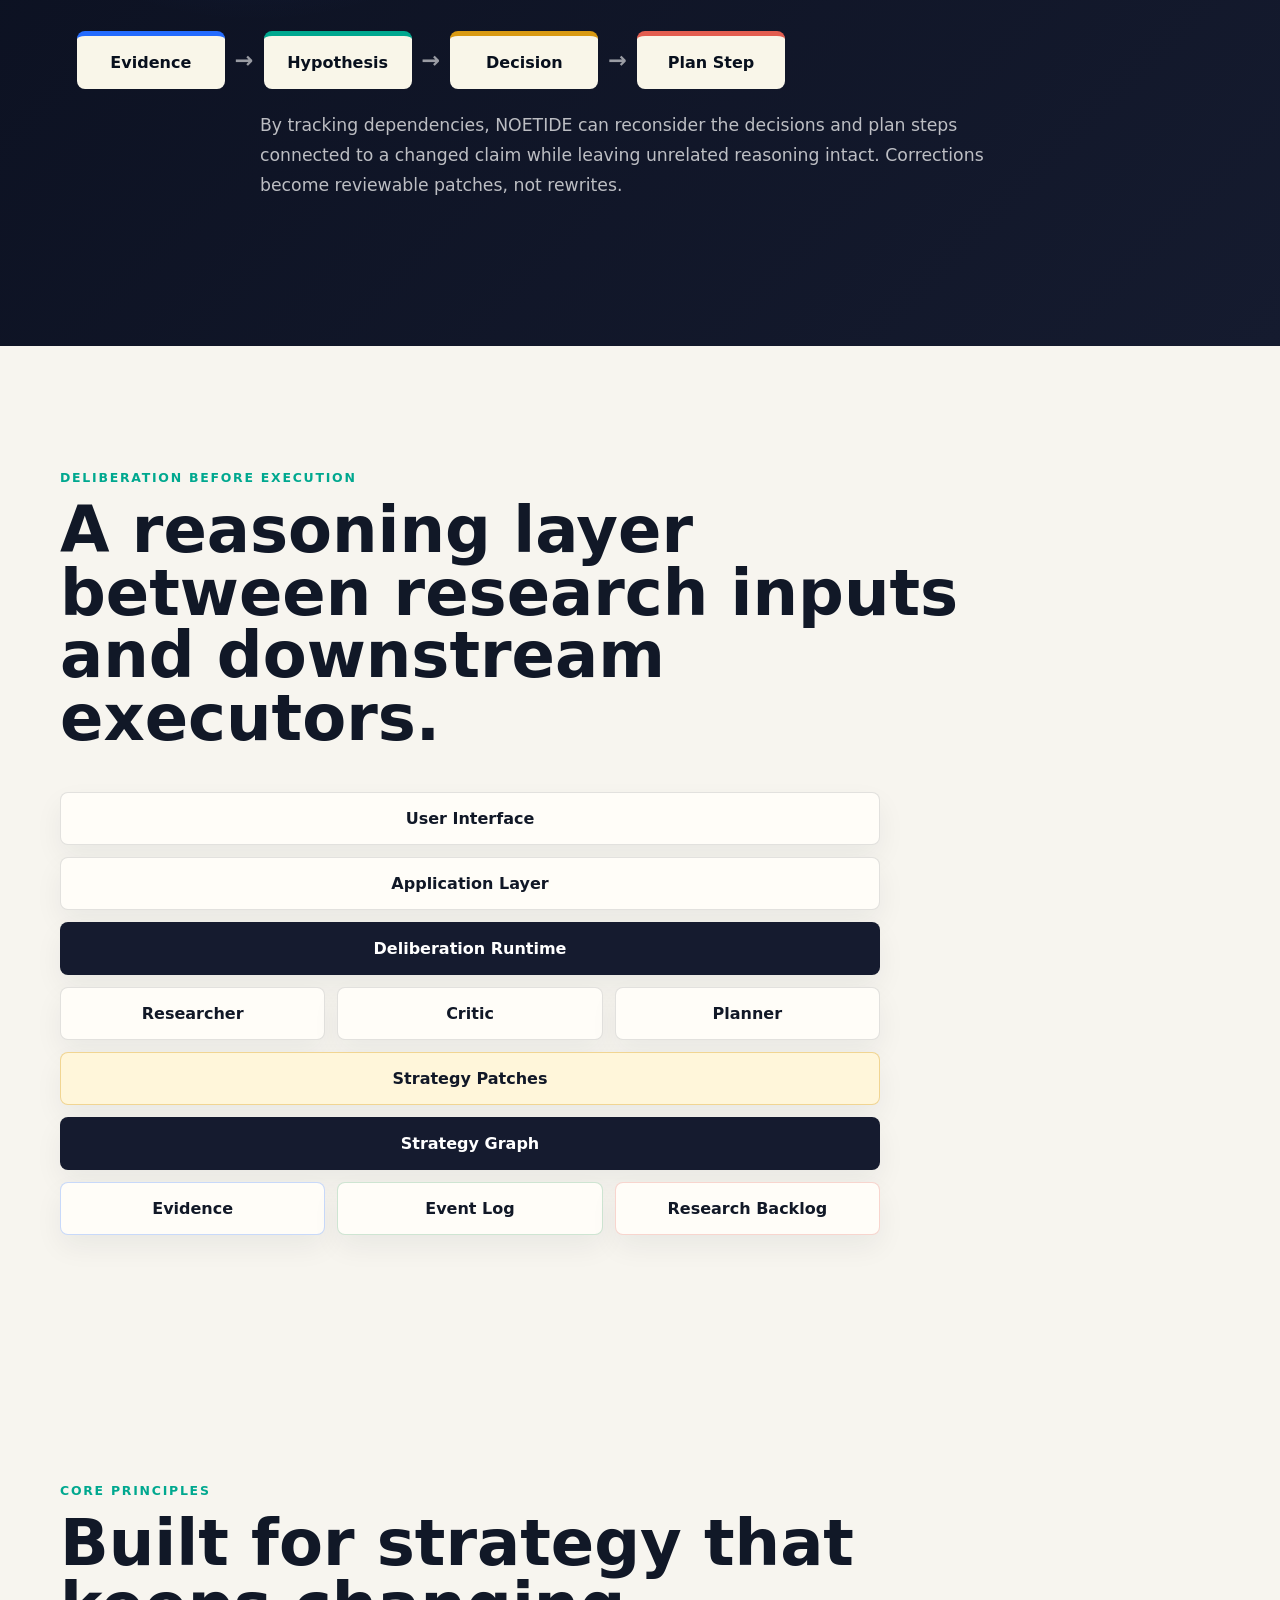
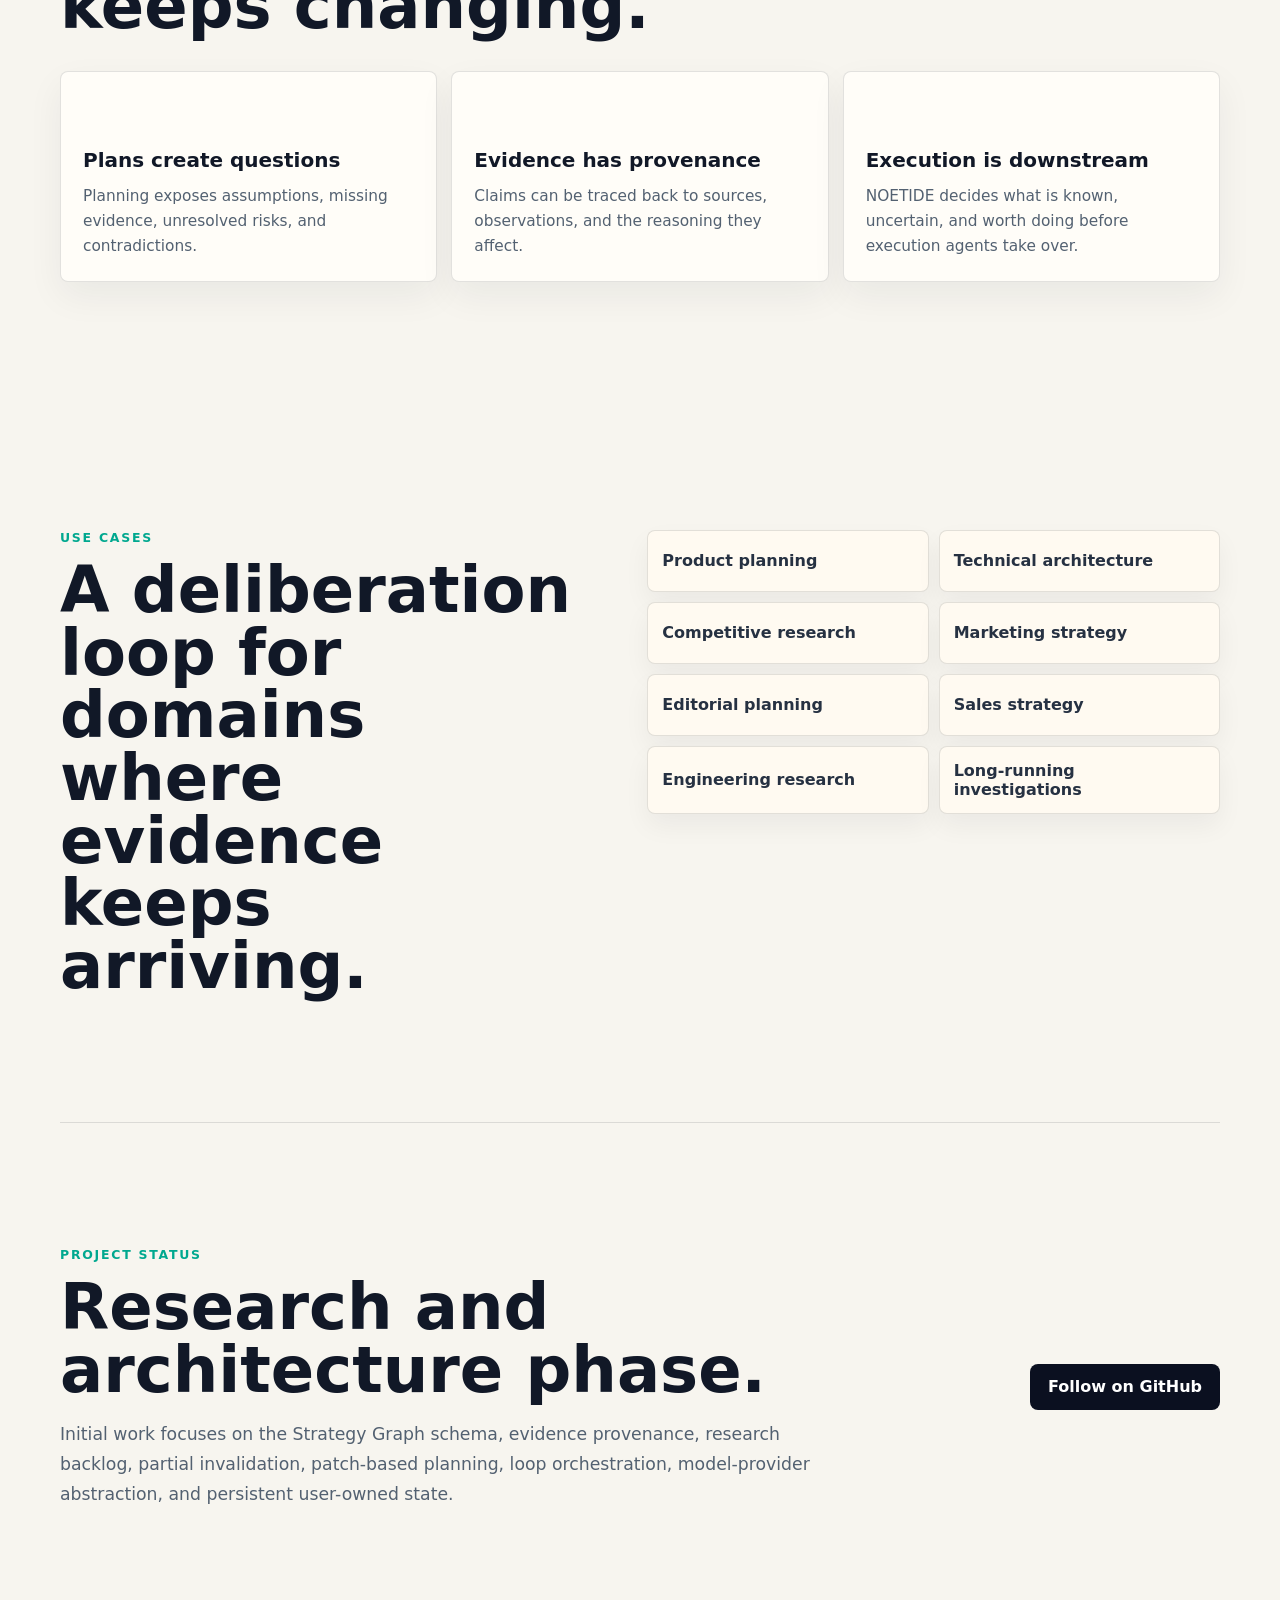
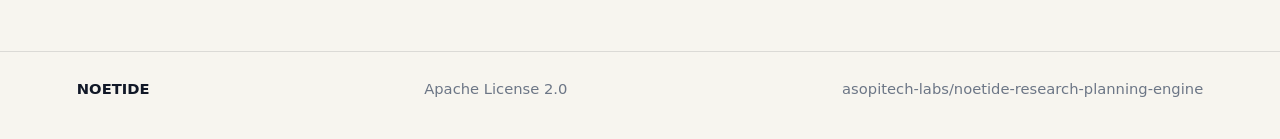
==== commit cd9fa538: "Add Japanese landing page translation" ====
--- a/index.html
+++ b/index.html
@@ -23,12 +23,18 @@
         <span class="brand-mark" aria-hidden="true"></span>
         <span>NOETIDE</span>
       </a>
-      <nav class="nav-links" aria-label="Page sections">
+      <div class="header-actions">
+        <nav class="nav-links" aria-label="Page sections">
         <a href="#loop">Loop</a>
         <a href="#state">State</a>
         <a href="#architecture">Architecture</a>
         <a href="https://github.com/asopitech-labs/noetide-research-planning-engine">GitHub</a>
       </nav>
+        <div class="language-switch" id="language-switch" role="group" aria-label="Language">
+          <button type="button" data-language="ja" aria-pressed="false">日本語</button>
+          <button type="button" data-language="en" aria-pressed="true">EN</button>
+        </div>
+      </div>
     </header>
 
     <main id="top">
@@ -219,5 +225,175 @@
       <span>Apache License 2.0</span>
       <a href="https://github.com/asopitech-labs/noetide-research-planning-engine">asopitech-labs/noetide-research-planning-engine</a>
     </footer>
+
+    <script>
+      (() => {
+        const japanese = {
+          ".nav-links a:nth-child(1)": "循環",
+          ".nav-links a:nth-child(2)": "状態",
+          ".nav-links a:nth-child(3)": "アーキテクチャ",
+          ".graph-node.node-research": "調査",
+          ".graph-node.node-evidence": "エビデンス",
+          ".graph-node.node-plan": "計画",
+          ".graph-node.node-critique": "批評",
+          ".graph-node.node-patch": "パッチ",
+          ".graph-node.node-state": "戦略状態",
+          ".eyebrow": "継続的な調査・計画エンジン",
+          ".hero-statement": "調査が計画を変える。計画が調査を変える。",
+          ".hero-copy": "NOETIDEは、長期的な戦略策定のための熟考エンジンです。ユーザーが所有する永続的な状態、明示的なエビデンス、パッチによる計画更新、そして実行システムが動く前の慎重な推論を支えます。",
+          ".hero-actions .primary": "リポジトリを見る",
+          ".hero-actions .secondary": "アーキテクチャを読む",
+          ".intro .section-kicker": "存在する理由",
+          "#intro-title": "多くのAIツールは、調査・計画・記憶をひとつの会話に閉じ込めています。",
+          ".intro > p": "NOETIDEでは、会話はインターフェースであり、正解の保存場所ではありません。永続する成果物はユーザーが所有する戦略グラフです。エビデンス、前提、仮説、意思決定、リスク、計画の各ステップを、セッションやモデル提供元をまたいで確認できます。",
+          ".loop-section .section-kicker": "動作ループ",
+          "#loop-title": "計画が問いを生み、エビデンスが意思決定を変える。",
+          ".loop-step:nth-child(1) h3": "調査",
+          ".loop-step:nth-child(1) p": "情報源、観察結果、市場シグナル、技術的知見、対立する主張を集めます。",
+          ".loop-step:nth-child(2) h3": "統合",
+          ".loop-step:nth-child(2) p": "エビデンスを事実、仮説、前提、選択肢、未解決の矛盾へ整理します。",
+          ".loop-step:nth-child(3) h3": "計画",
+          ".loop-step:nth-child(3) p": "意思決定と計画ステップを作り、それらを変えうる未知の要素を明らかにします。",
+          ".loop-step:nth-child(4) h3": "パッチ",
+          ".loop-step:nth-child(4) p": "計画全体を作り直さず、影響を受けた戦略の部分だけを更新します。",
+          ".split-section .section-kicker": "ユーザー所有の状態",
+          "#state-title": "戦略はセッションが終わっても残る。",
+          ".split-section > div:first-child > p": "NOETIDEは、熟考の過程を隠れたチャット記憶ではなく、構造化された状態として保存します。モデルのセッションが終了しても、提供元が変わっても、積み重ねた推論を確認・修正・再利用できます。",
+          ".state-board span:nth-child(1)": "情報源",
+          ".state-board span:nth-child(2)": "エビデンス",
+          ".state-board span:nth-child(3)": "事実",
+          ".state-board span:nth-child(4)": "仮説",
+          ".state-board span:nth-child(5)": "前提",
+          ".state-board span:nth-child(6)": "調査課題",
+          ".state-board span:nth-child(7)": "意思決定",
+          ".state-board span:nth-child(8)": "代替案",
+          ".state-board span:nth-child(9)": "リスク",
+          ".state-board span:nth-child(10)": "計画",
+          ".state-board span:nth-child(11)": "実験",
+          ".state-board span:nth-child(12)": "観察結果",
+          ".patch-section .section-kicker": "再生成ではなくパッチ",
+          "#patch-title": "新しいエビデンスが変えるのは、実際に無効になった部分だけ。",
+          ".patch-item.evidence": "エビデンス",
+          ".patch-item.hypothesis": "仮説",
+          ".patch-item.decision": "意思決定",
+          ".patch-item.plan": "計画ステップ",
+          ".patch-section > p": "依存関係を追跡することで、NOETIDEは変化した主張につながる意思決定と計画ステップだけを再検討し、無関係な推論はそのまま残します。修正は全面的な書き直しではなく、レビュー可能なパッチになります。",
+          ".architecture-section .section-kicker": "実行前の熟考",
+          "#architecture-title": "調査入力と下流の実行システムをつなぐ推論レイヤー。",
+          ".arch-layer.ui": "ユーザーインターフェース",
+          ".arch-layer.app": "アプリケーション層",
+          ".arch-layer.runtime": "熟考ランタイム",
+          ".arch-roles:not(.bottom) span:nth-child(1)": "リサーチャー",
+          ".arch-roles:not(.bottom) span:nth-child(2)": "批評役",
+          ".arch-roles:not(.bottom) span:nth-child(3)": "プランナー",
+          ".arch-layer.patches": "戦略パッチ",
+          ".arch-layer.graph": "戦略グラフ",
+          ".arch-roles.bottom span:nth-child(1)": "エビデンス",
+          ".arch-roles.bottom span:nth-child(2)": "イベントログ",
+          ".arch-roles.bottom span:nth-child(3)": "調査バックログ",
+          ".principles-section .section-kicker": "基本原則",
+          "#principles-title": "変わり続ける戦略のために。",
+          ".principles-grid article:nth-child(1) h3": "計画が問いを生む",
+          ".principles-grid article:nth-child(1) p": "計画によって、前提、不足するエビデンス、未解決のリスク、矛盾が見えてきます。",
+          ".principles-grid article:nth-child(2) h3": "エビデンスの出所を残す",
+          ".principles-grid article:nth-child(2) p": "主張を、その根拠となる情報源、観察結果、影響を受ける推論までたどれます。",
+          ".principles-grid article:nth-child(3) h3": "実行は下流に置く",
+          ".principles-grid article:nth-child(3) p": "実行エージェントが動く前に、何が既知で、何が不確かで、何を行う価値があるかをNOETIDEが判断します。",
+          ".use-cases .section-kicker": "ユースケース",
+          "#use-cases-title": "エビデンスが増え続ける領域のための熟考ループ。",
+          ".case-list li:nth-child(1)": "プロダクト計画",
+          ".case-list li:nth-child(2)": "技術アーキテクチャ",
+          ".case-list li:nth-child(3)": "競合調査",
+          ".case-list li:nth-child(4)": "マーケティング戦略",
+          ".case-list li:nth-child(5)": "編集計画",
+          ".case-list li:nth-child(6)": "営業戦略",
+          ".case-list li:nth-child(7)": "エンジニアリング調査",
+          ".case-list li:nth-child(8)": "長期的な調査",
+          ".status-section .section-kicker": "プロジェクト状況",
+          "#status-title": "調査・アーキテクチャ設計フェーズ。",
+          ".status-copy > p": "初期段階では、戦略グラフのスキーマ、エビデンスの出所、調査バックログ、部分的な無効化、パッチによる計画、ループの制御、モデル提供元の抽象化、ユーザー所有の永続的な状態に取り組みます。",
+          ".status-section .button": "GitHubでフォロー"
+        };
+
+        const japaneseAttributes = {
+          ".site-header": {"aria-label": "主要ナビゲーション"},
+          ".brand": {"aria-label": "NOETIDE ホーム"},
+          ".nav-links": {"aria-label": "ページ内セクション"},
+          ".hero-actions": {"aria-label": "主要アクション"},
+          ".state-board": {"aria-label": "戦略状態のオブジェクト種別"},
+          ".patch-flow": {"aria-label": "エビデンスからパッチまでの依存関係"},
+          ".architecture-map": {"aria-label": "NOETIDE アーキテクチャ図"},
+          ".case-list": {"aria-label": "NOETIDEの想定ユースケース"},
+          "#language-switch": {"aria-label": "言語"}
+        };
+
+        const elements = Object.fromEntries(
+          Object.keys(japanese).map((selector) => [selector, document.querySelector(selector)])
+        );
+        const english = Object.fromEntries(
+          Object.entries(elements).map(([selector, element]) => [selector, element ? element.textContent : ""])
+        );
+        const attributeElements = Object.fromEntries(
+          Object.keys(japaneseAttributes).map((selector) => [selector, document.querySelector(selector)])
+        );
+        const englishAttributes = {};
+        Object.entries(japaneseAttributes).forEach(([selector, attributes]) => {
+          englishAttributes[selector] = {};
+          Object.keys(attributes).forEach((name) => {
+            englishAttributes[selector][name] = attributeElements[selector]?.getAttribute(name) || "";
+          });
+        });
+
+        const descriptions = {
+          en: "NOETIDE is a continuous research and planning engine where research changes the plan and the plan changes the research.",
+          ja: "NOETIDEは、調査が計画を変え、計画が調査を変える、継続的な調査・計画エンジンです。"
+        };
+        const ogDescriptions = {
+          en: "User-owned strategy state, patch-based planning, and deliberation before execution.",
+          ja: "ユーザー所有の戦略状態、パッチによる計画更新、そして実行前の熟考。"
+        };
+        const titles = {
+          en: "NOETIDE | Continuous Research and Planning Engine",
+          ja: "NOETIDE | 継続的な調査・計画エンジン"
+        };
+
+        function applyLanguage(language) {
+          const isJapanese = language === "ja";
+          Object.entries(elements).forEach(([selector, element]) => {
+            if (element) element.textContent = isJapanese ? japanese[selector] : english[selector];
+          });
+          Object.entries(attributeElements).forEach(([selector, element]) => {
+            if (!element) return;
+            const values = isJapanese ? japaneseAttributes[selector] : englishAttributes[selector];
+            Object.entries(values).forEach(([name, value]) => element.setAttribute(name, value));
+          });
+
+          document.documentElement.lang = language;
+          document.title = titles[language];
+          document.querySelector('meta[name="description"]').content = descriptions[language];
+          document.querySelector('meta[property="og:description"]').content = ogDescriptions[language];
+          document.querySelectorAll("[data-language]").forEach((button) => {
+            button.setAttribute("aria-pressed", String(button.dataset.language === language));
+          });
+          try {
+            localStorage.setItem("noetide-language", language);
+          } catch (_) {}
+        }
+
+        document.querySelectorAll("[data-language]").forEach((button) => {
+          button.addEventListener("click", () => applyLanguage(button.dataset.language));
+        });
+
+        let preferredLanguage = "en";
+        try {
+          preferredLanguage =
+            localStorage.getItem("noetide-language") ||
+            (navigator.language.toLowerCase().startsWith("ja") ? "ja" : "en");
+        } catch (_) {
+          preferredLanguage = navigator.language.toLowerCase().startsWith("ja") ? "ja" : "en";
+        }
+        applyLanguage(preferredLanguage === "ja" ? "ja" : "en");
+      })();
+    </script>
   </body>
 </html>
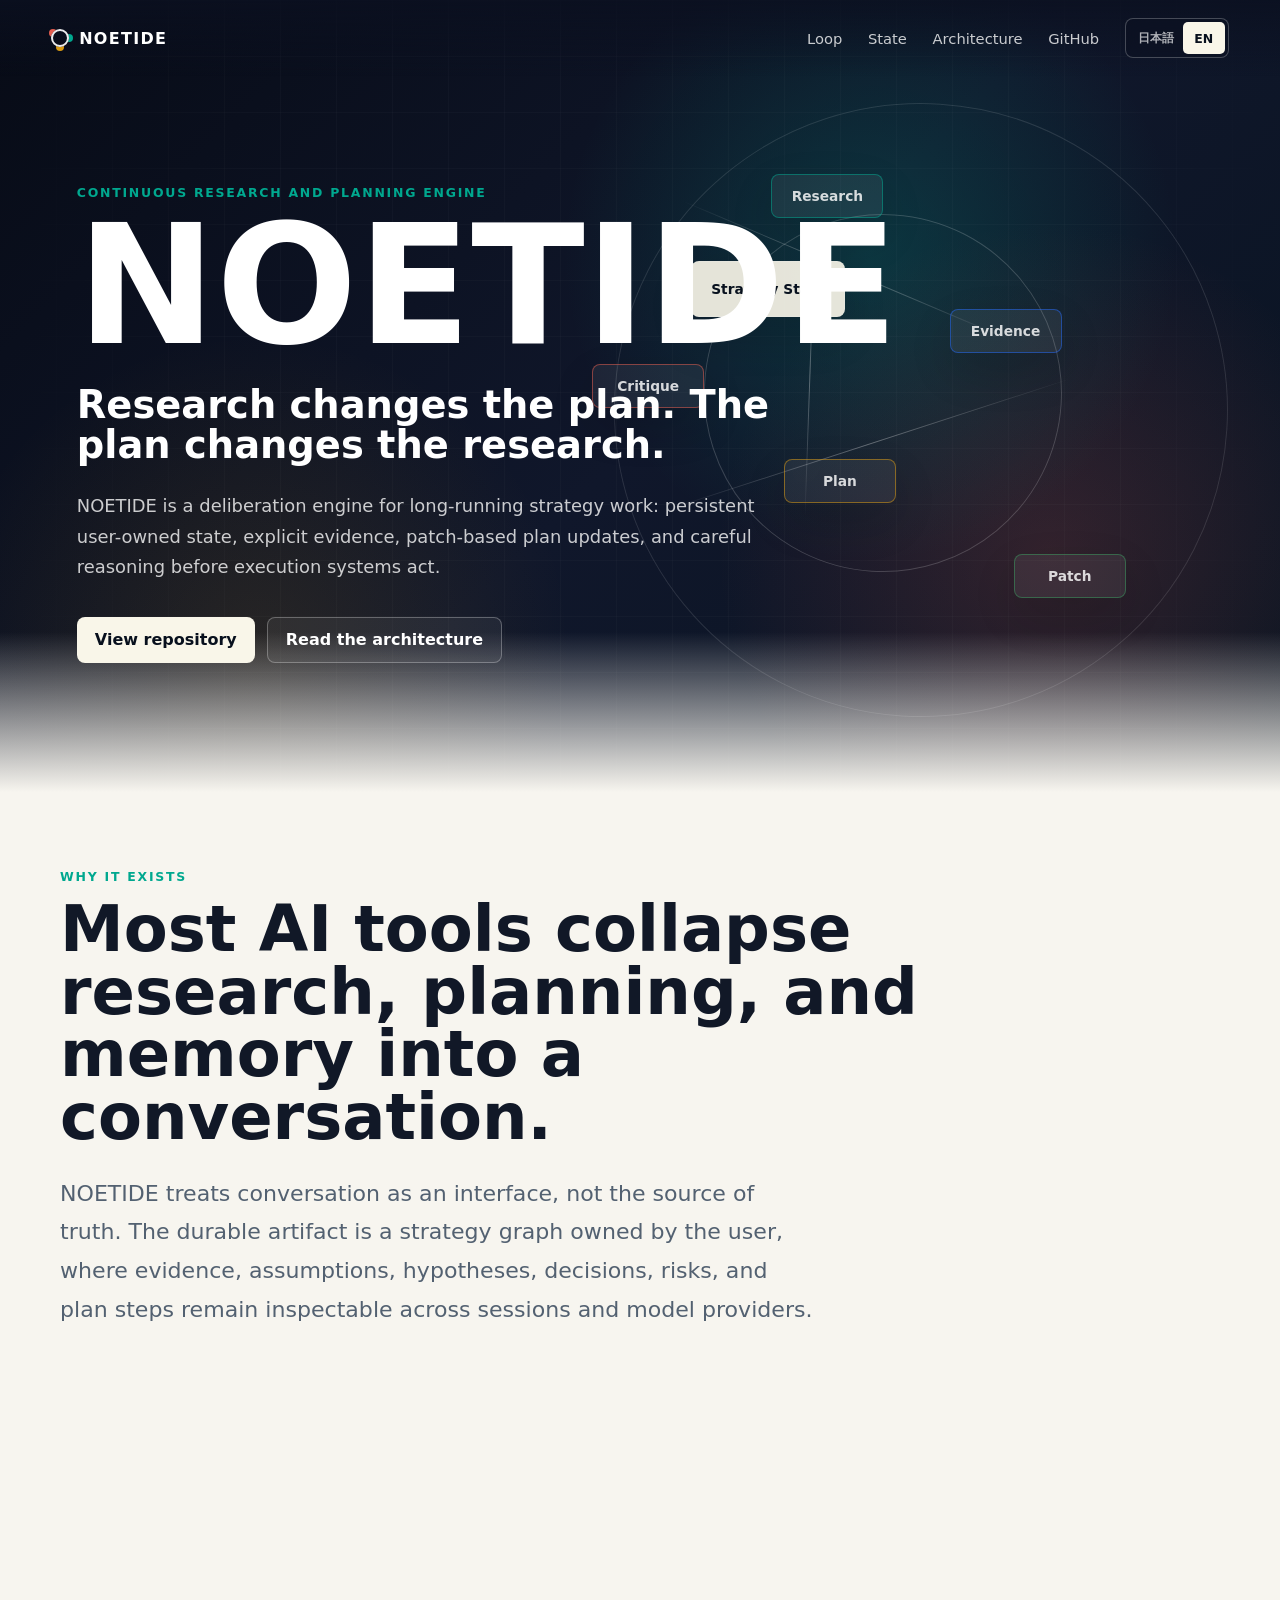
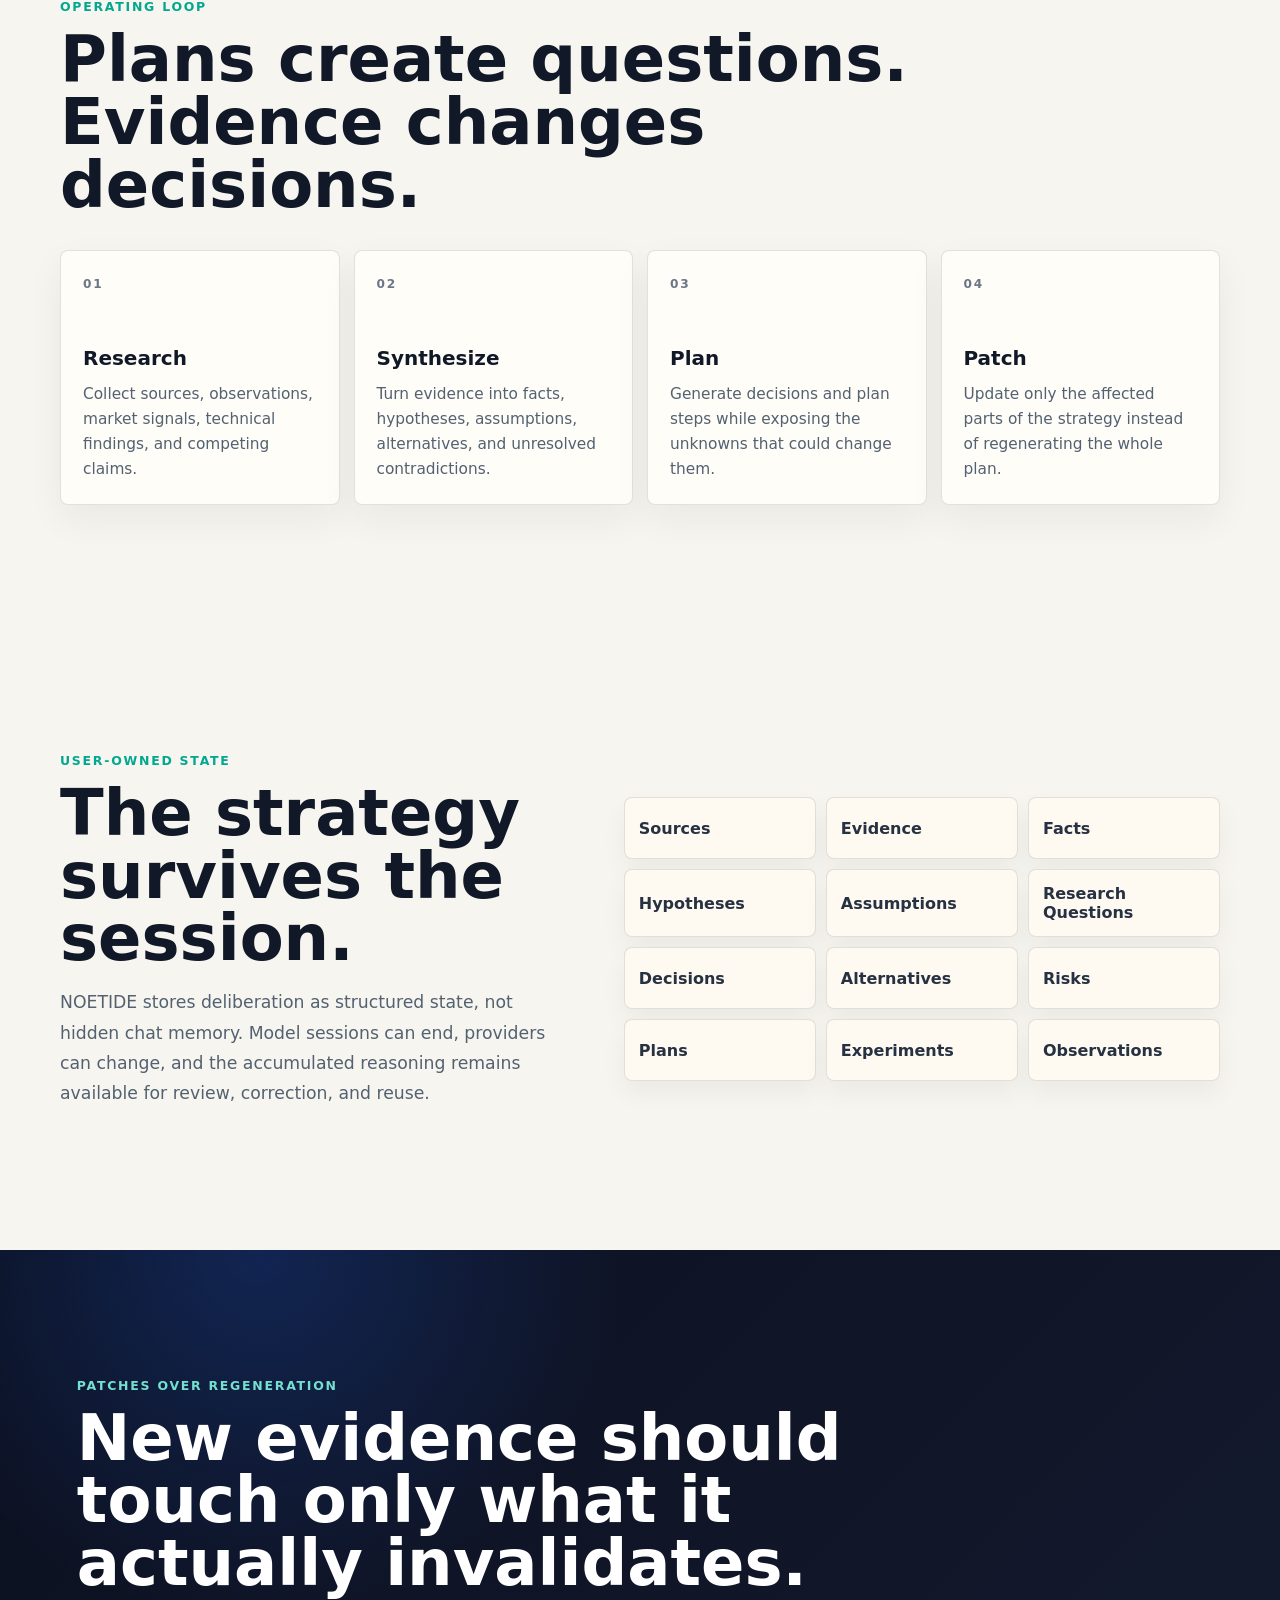
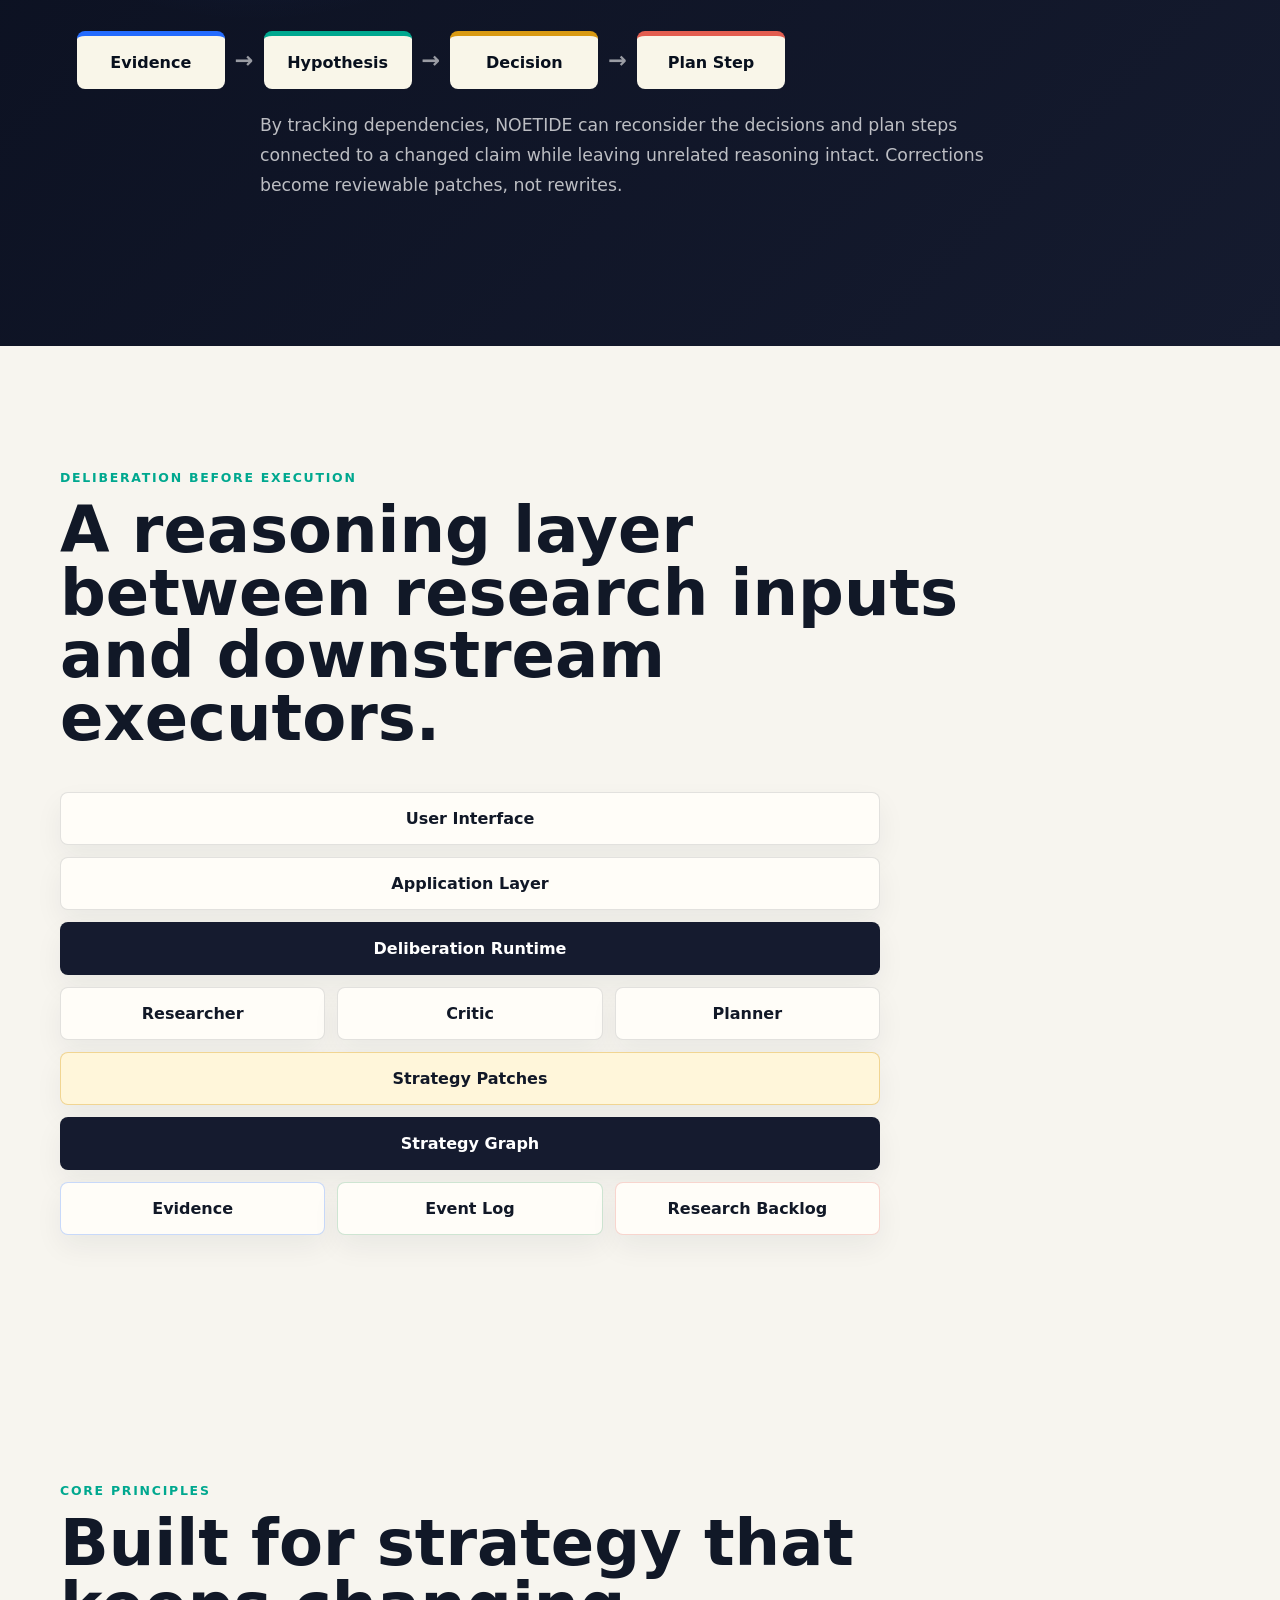
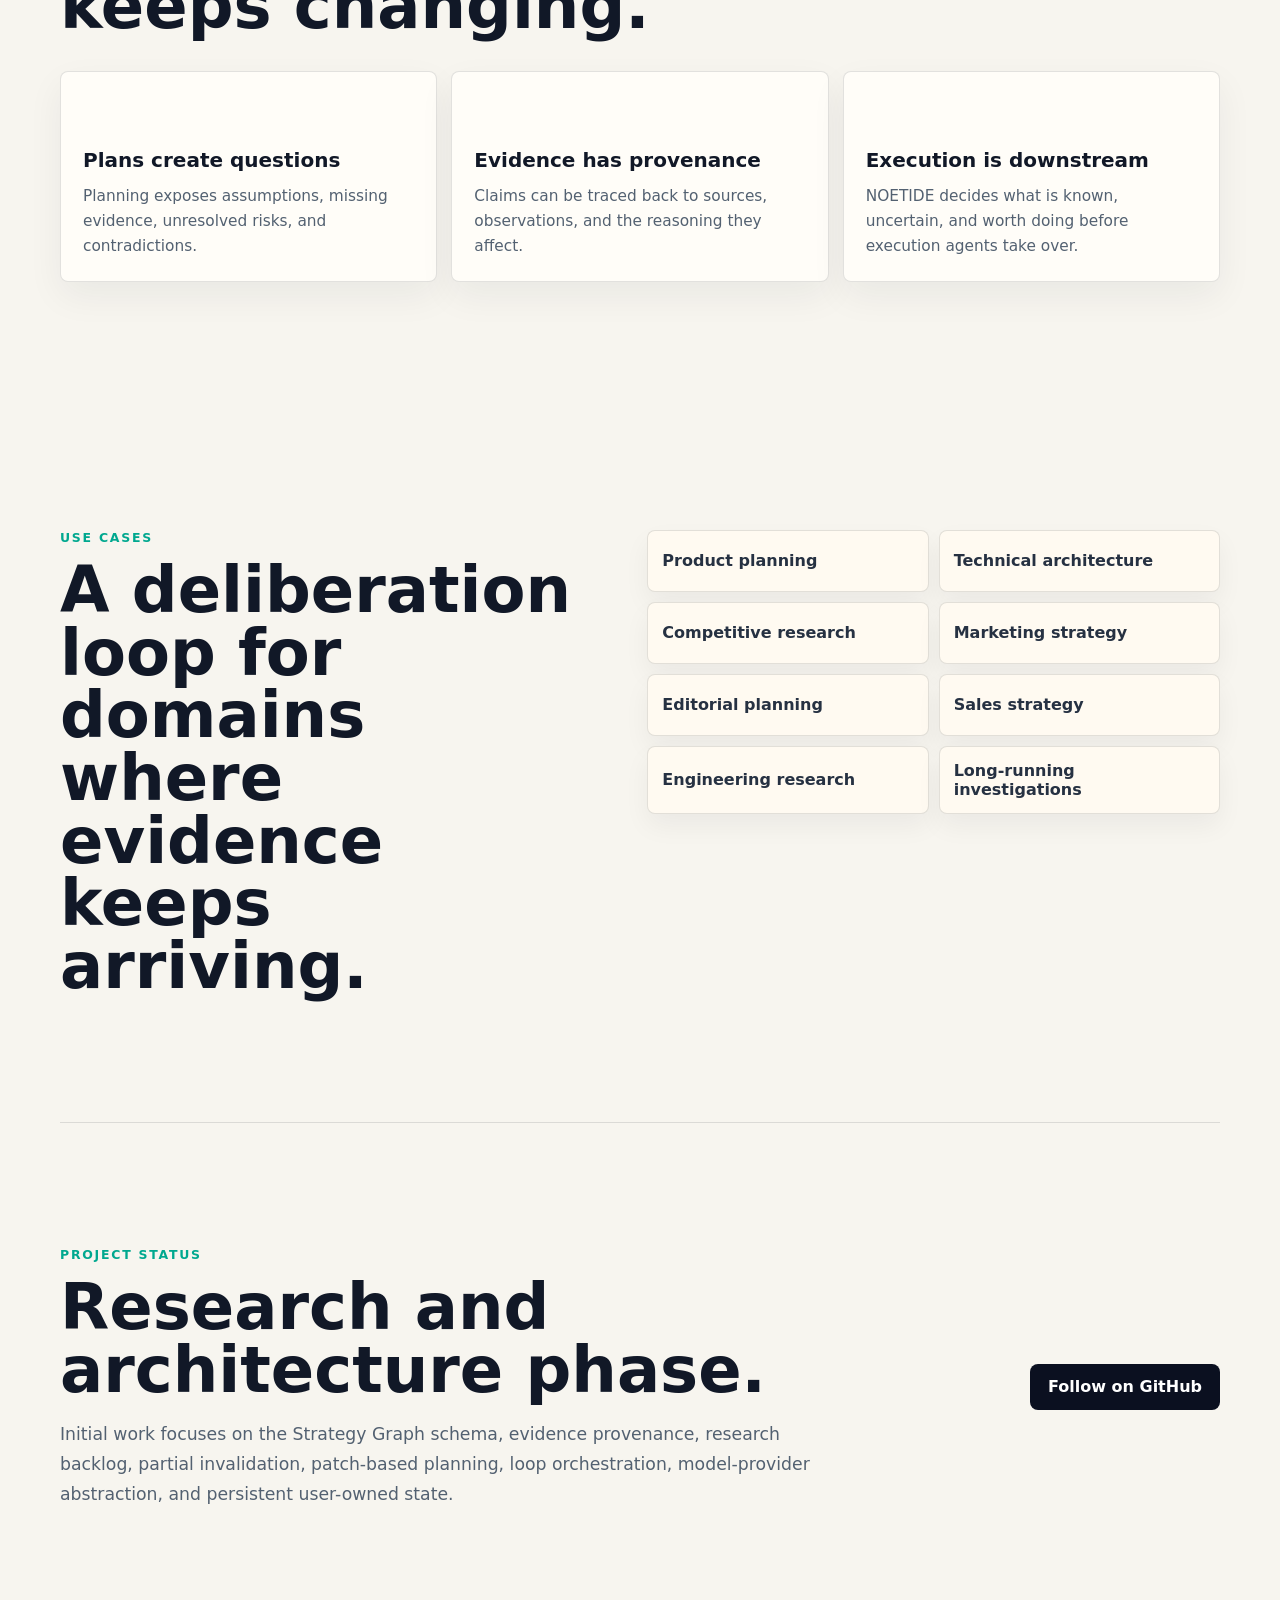
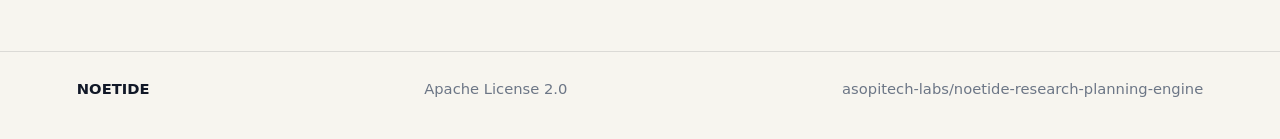
==== commit dccd2aad: "Refresh bilingual landing page styles" ====
--- a/index.html
+++ b/index.html
@@ -15,7 +15,7 @@
     />
     <meta property="og:type" content="website" />
     <meta name="theme-color" content="#0b1020" />
-    <link rel="stylesheet" href="./styles.css" />
+    <link rel="stylesheet" href="./styles.css?v=20260923" />
   </head>
   <body>
     <header class="site-header" aria-label="Primary navigation">
--- a/styles.css
+++ b/styles.css
@@ -702,3 +702,81 @@
     text-align: center;
   }
 }
+
+
+.header-actions {
+  display: flex;
+  align-items: center;
+  gap: clamp(14px, 2vw, 28px);
+}
+
+.language-switch {
+  display: inline-flex;
+  flex: 0 0 auto;
+  padding: 3px;
+  border: 1px solid rgba(255, 255, 255, 0.24);
+  border-radius: 8px;
+  background: rgba(11, 16, 32, 0.38);
+  backdrop-filter: blur(12px);
+}
+
+.language-switch button {
+  min-width: 42px;
+  min-height: 32px;
+  border: 0;
+  border-radius: 5px;
+  padding: 6px 9px;
+  color: rgba(255, 255, 255, 0.68);
+  background: transparent;
+  font: inherit;
+  font-size: 0.78rem;
+  font-weight: 760;
+  cursor: pointer;
+}
+
+.language-switch button:hover {
+  color: #fff;
+}
+
+.language-switch button[aria-pressed="true"] {
+  color: #08101d;
+  background: #f9f6e9;
+}
+
+html[lang="ja"] body {
+  font-family:
+    "Yu Gothic UI", "Hiragino Sans", "Noto Sans JP", Meiryo, ui-sans-serif, system-ui, sans-serif;
+}
+
+html[lang="ja"] .hero-statement,
+html[lang="ja"] .section h2 {
+  line-height: 1.18;
+}
+
+@media (max-width: 900px) {
+  .header-actions {
+    gap: 12px;
+  }
+}
+
+@media (max-width: 620px) {
+  .header-actions {
+    width: 100%;
+    align-items: center;
+  }
+
+  .nav-links {
+    flex: 1 1 auto;
+  }
+
+  .language-switch button {
+    min-width: 38px;
+    padding-inline: 7px;
+  }
+}
+
+@media (max-width: 470px) {
+  .nav-links a:nth-child(3) {
+    display: none;
+  }
+}
